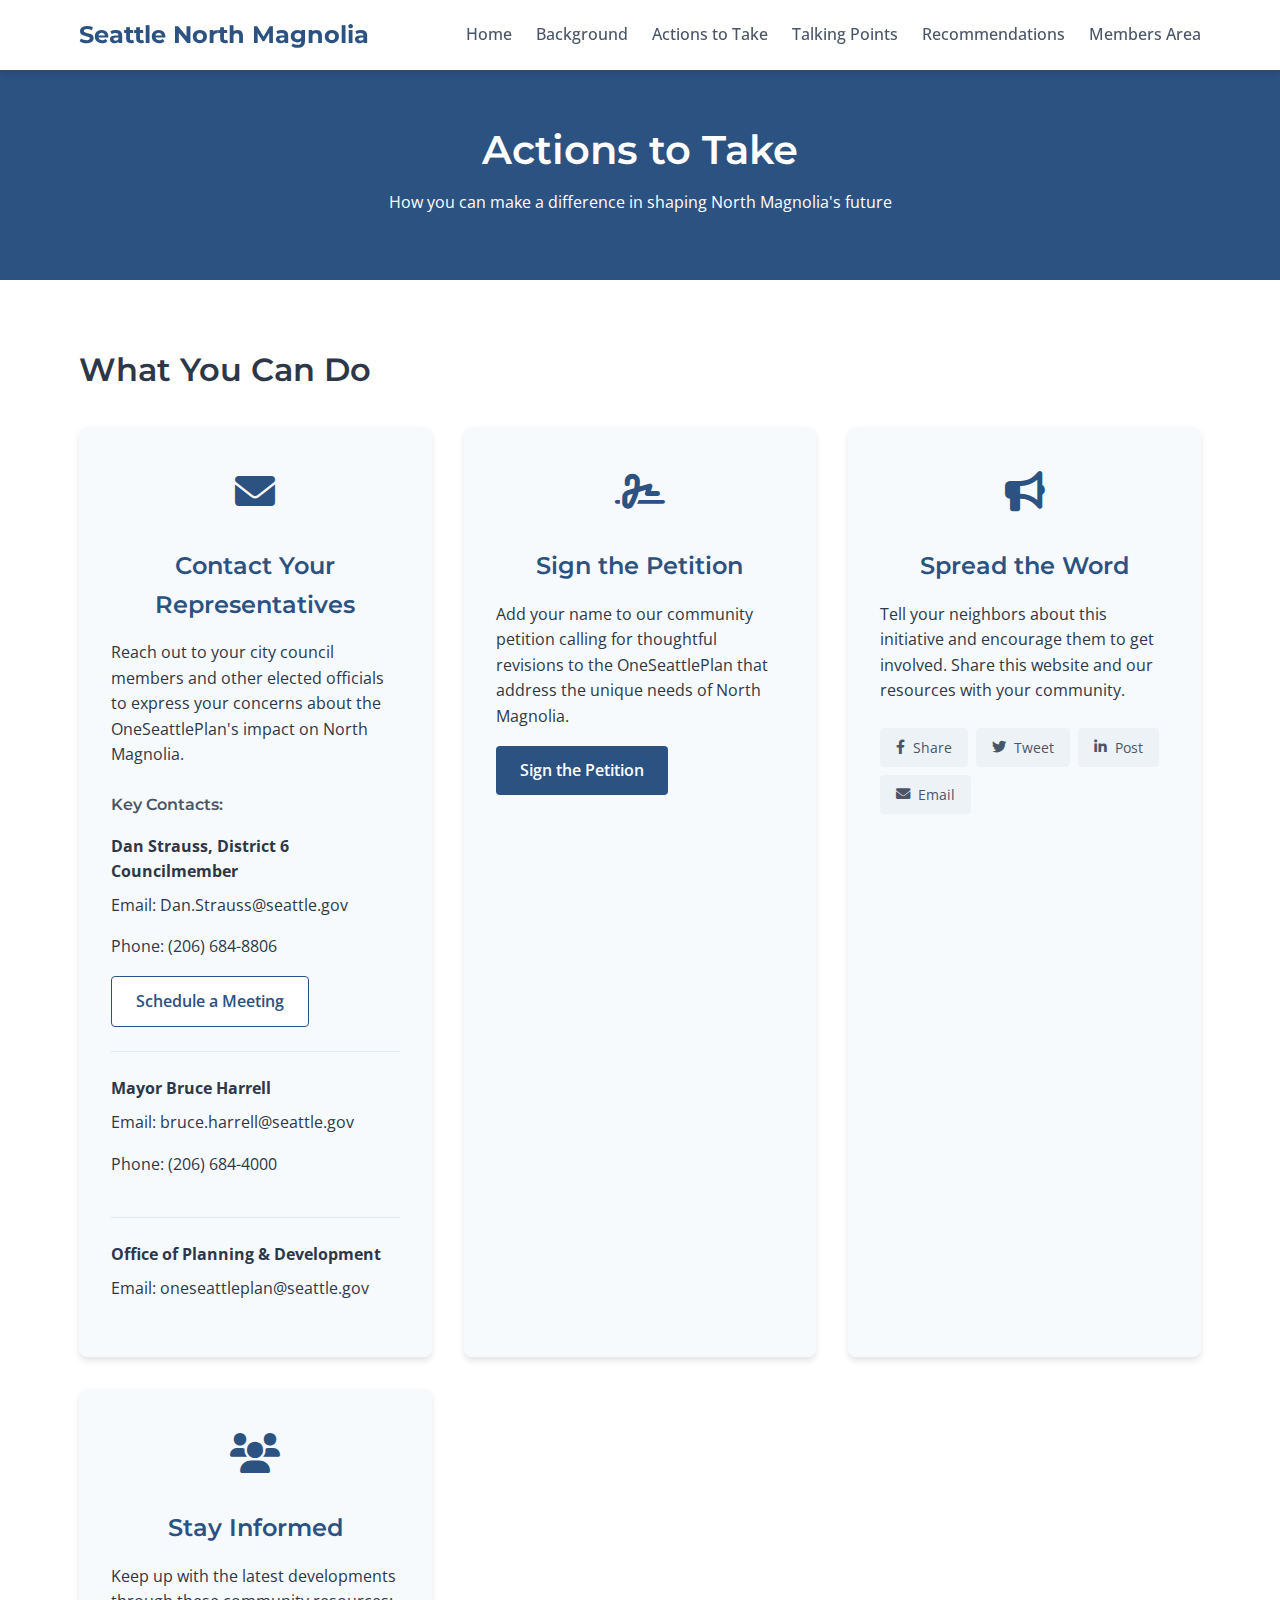
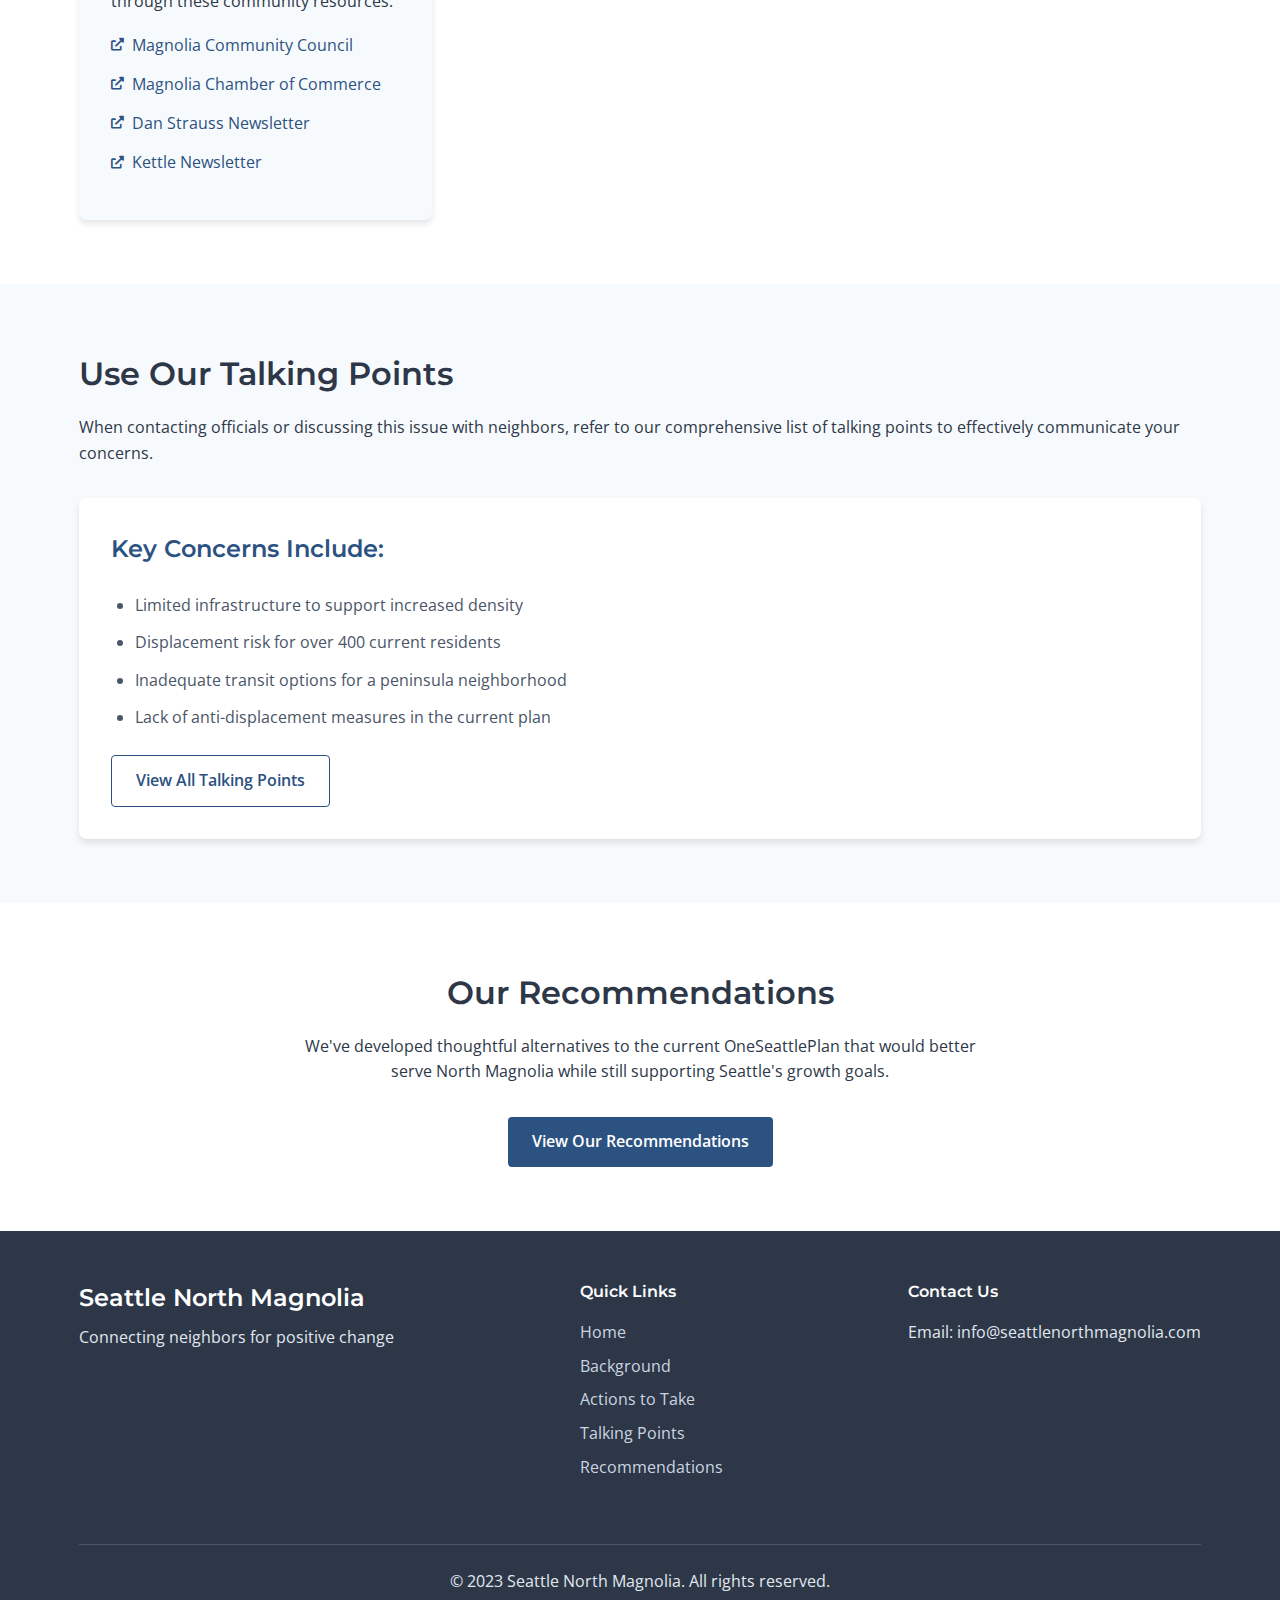
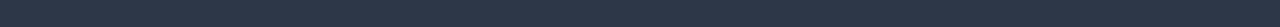
==== actions.html @ 5cb019ec "Initial commit" ====
<!DOCTYPE html>
<html lang="en">
<head>
    <meta charset="UTF-8">
    <meta name="viewport" content="width=device-width, initial-scale=1.0">
    <title>Actions to Take | Seattle North Magnolia</title>
    <link rel="stylesheet" href="css/styles.css">
    <link rel="stylesheet" href="https://cdnjs.cloudflare.com/ajax/libs/font-awesome/6.0.0/css/all.min.css">
    <link href="https://fonts.googleapis.com/css2?family=Montserrat:wght@300;400;500;600;700&family=Open+Sans:wght@300;400;600&display=swap" rel="stylesheet">
</head>
<body>
    <header>
        <div class="container">
            <div class="logo">
                <a href="index.html">Seattle North Magnolia</a>
            </div>
            <nav>
                <ul class="nav-links">
                    <li><a href="index.html">Home</a></li>
                    <li><a href="background.html">Background</a></li>
                    <li><a href="actions.html">Actions to Take</a></li>
                    <li><a href="talking-points.html">Talking Points</a></li>
                    <li><a href="recommendations.html">Recommendations</a></li>
                    <li><a href="members.html">Members Area</a></li>
                </ul>
                <div class="hamburger">
                    <span></span>
                    <span></span>
                    <span></span>
                </div>
            </nav>
        </div>
    </header>

    <main>
        <section class="page-header">
            <div class="container">
                <h1>Actions to Take</h1>
                <p>How you can make a difference in shaping North Magnolia's future</p>
            </div>
        </section>

        <section class="action-items">
            <div class="container">
                <h2>What You Can Do</h2>
                
                <div class="action-grid">
                    <div class="action-card">
                        <div class="action-icon">
                            <i class="fas fa-envelope"></i>
                        </div>
                        <h3>Contact Your Representatives</h3>
                        <p>Reach out to your city council members and other elected officials to express your concerns about the OneSeattlePlan's impact on North Magnolia.</p>
                        <div class="contact-list">
                            <h4>Key Contacts:</h4>
                            <ul>
                                <li>
                                    <strong>Dan Strauss, District 6 Councilmember</strong>
                                    <p>Email: Dan.Strauss@seattle.gov</p>
                                    <p>Phone: (206) 684-8806</p>
                                    <a href="https://calendly.com/councilmemberstrauss/constituent-meeting" class="btn secondary-btn" target="_blank">Schedule a Meeting</a>
                                </li>
                                <li>
                                    <strong>Mayor Bruce Harrell</strong>
                                    <p>Email: bruce.harrell@seattle.gov</p>
                                    <p>Phone: (206) 684-4000</p>
                                </li>
                                <li>
                                    <strong>Office of Planning & Development</strong>
                                    <p>Email: oneseattleplan@seattle.gov</p>
                                </li>
                            </ul>
                        </div>
                    </div>
                    
                    <div class="action-card">
                        <div class="action-icon">
                            <i class="fas fa-signature"></i>
                        </div>
                        <h3>Sign the Petition</h3>
                        <p>Add your name to our community petition calling for thoughtful revisions to the OneSeattlePlan that address the unique needs of North Magnolia.</p>
                        <a href="#" class="btn primary-btn">Sign the Petition</a>
                    </div>
                    
                    <div class="action-card">
                        <div class="action-icon">
                            <i class="fas fa-bullhorn"></i>
                        </div>
                        <h3>Spread the Word</h3>
                        <p>Tell your neighbors about this initiative and encourage them to get involved. Share this website and our resources with your community.</p>
                        <div class="social-share">
                            <a href="#" class="social-btn"><i class="fab fa-facebook-f"></i> Share</a>
                            <a href="#" class="social-btn"><i class="fab fa-twitter"></i> Tweet</a>
                            <a href="#" class="social-btn"><i class="fab fa-linkedin-in"></i> Post</a>
                            <a href="#" class="social-btn"><i class="fas fa-envelope"></i> Email</a>
                        </div>
                    </div>
                    
                    <div class="action-card">
                        <div class="action-icon">
                            <i class="fas fa-users"></i>
                        </div>
                        <h3>Stay Informed</h3>
                        <p>Keep up with the latest developments through these community resources:</p>
                        <ul class="resource-links">
                            <li><a href="#"><i class="fas fa-external-link-alt"></i> Magnolia Community Council</a></li>
                            <li><a href="#"><i class="fas fa-external-link-alt"></i> Magnolia Chamber of Commerce</a></li>
                            <li><a href="#"><i class="fas fa-external-link-alt"></i> Dan Strauss Newsletter</a></li>
                            <li><a href="#"><i class="fas fa-external-link-alt"></i> Kettle Newsletter</a></li>
                        </ul>
                    </div>
                </div>
            </div>
        </section>

        <section class="talking-points-preview">
            <div class="container">
                <h2>Use Our Talking Points</h2>
                <p>When contacting officials or discussing this issue with neighbors, refer to our comprehensive list of talking points to effectively communicate your concerns.</p>
                <div class="preview-box">
                    <h3>Key Concerns Include:</h3>
                    <ul>
                        <li>Limited infrastructure to support increased density</li>
                        <li>Displacement risk for over 400 current residents</li>
                        <li>Inadequate transit options for a peninsula neighborhood</li>
                        <li>Lack of anti-displacement measures in the current plan</li>
                    </ul>
                    <a href="talking-points.html" class="btn secondary-btn">View All Talking Points</a>
                </div>
            </div>
        </section>

        <section class="recommendations-preview">
            <div class="container">
                <h2>Our Recommendations</h2>
                <p>We've developed thoughtful alternatives to the current OneSeattlePlan that would better serve North Magnolia while still supporting Seattle's growth goals.</p>
                <a href="recommendations.html" class="btn primary-btn">View Our Recommendations</a>
            </div>
        </section>
    </main>

    <footer>
        <div class="container">
            <div class="footer-content">
                <div class="footer-logo">
                    <h3>Seattle North Magnolia</h3>
                    <p>Connecting neighbors for positive change</p>
                </div>
                <div class="footer-links">
                    <h4>Quick Links</h4>
                    <ul>
                        <li><a href="index.html">Home</a></li>
                        <li><a href="background.html">Background</a></li>
                        <li><a href="actions.html">Actions to Take</a></li>
                        <li><a href="talking-points.html">Talking Points</a></li>
                        <li><a href="recommendations.html">Recommendations</a></li>
                    </ul>
                </div>
                <div class="footer-contact">
                    <h4>Contact Us</h4>
                    <p>Email: info@seattlenorthmagnolia.com</p>
                </div>
            </div>
            <div class="footer-bottom">
                <p>&copy; 2023 Seattle North Magnolia. All rights reserved.</p>
            </div>
        </div>
    </footer>

    <script src="js/main.js"></script>
</body>
</html>
---- css/styles.css ----
/* Base Styles */
:root {
    --primary-color: #2c5282;
    --secondary-color: #4299e1;
    --accent-color: #f6ad55;
    --text-color: #2d3748;
    --light-text: #718096;
    --background-color: #f7fafc;
    --white: #ffffff;
    --gray-100: #f7fafc;
    --gray-200: #edf2f7;
    --gray-300: #e2e8f0;
    --gray-400: #cbd5e0;
    --gray-500: #a0aec0;
    --gray-600: #718096;
    --gray-700: #4a5568;
    --gray-800: #2d3748;
    --gray-900: #1a202c;
    --shadow: 0 4px 6px rgba(0, 0, 0, 0.1);
    --transition: all 0.3s ease;
}

* {
    margin: 0;
    padding: 0;
    box-sizing: border-box;
}

body {
    font-family: 'Open Sans', sans-serif;
    color: var(--text-color);
    line-height: 1.6;
    background-color: var(--background-color);
}

h1, h2, h3, h4, h5, h6 {
    font-family: 'Montserrat', sans-serif;
    font-weight: 600;
    margin-bottom: 1rem;
    color: var(--gray-800);
}

h1 {
    font-size: 2.5rem;
}

h2 {
    font-size: 2rem;
}

h3 {
    font-size: 1.5rem;
}

p {
    margin-bottom: 1rem;
}

a {
    color: var(--primary-color);
    text-decoration: none;
    transition: var(--transition);
}

a:hover {
    color: var(--secondary-color);
}

ul {
    list-style: none;
}

img {
    max-width: 100%;
    height: auto;
}

.container {
    width: 90%;
    max-width: 1200px;
    margin: 0 auto;
    padding: 0 15px;
}

.btn {
    display: inline-block;
    padding: 0.75rem 1.5rem;
    border-radius: 4px;
    font-weight: 600;
    text-align: center;
    cursor: pointer;
    transition: var(--transition);
    border: none;
}

.primary-btn {
    background-color: var(--primary-color);
    color: var(--white);
}

.primary-btn:hover {
    background-color: var(--secondary-color);
    color: var(--white);
}

.secondary-btn {
    background-color: var(--white);
    color: var(--primary-color);
    border: 1px solid var(--primary-color);
}

.secondary-btn:hover {
    background-color: var(--gray-100);
}

/* Header Styles */
header {
    background-color: var(--white);
    box-shadow: var(--shadow);
    position: sticky;
    top: 0;
    z-index: 100;
}

header .container {
    display: flex;
    justify-content: space-between;
    align-items: center;
    padding: 1rem 15px;
}

.logo a {
    font-family: 'Montserrat', sans-serif;
    font-size: 1.5rem;
    font-weight: 700;
    color: var(--primary-color);
}

.nav-links {
    display: flex;
}

.nav-links li {
    margin-left: 1.5rem;
}

.nav-links a {
    color: var(--gray-700);
    font-weight: 500;
}

.nav-links a:hover {
    color: var(--primary-color);
}

.hamburger {
    display: none;
    flex-direction: column;
    cursor: pointer;
}

.hamburger span {
    width: 25px;
    height: 3px;
    background-color: var(--gray-700);
    margin: 2px 0;
    transition: var(--transition);
}

/* Hero Section */
.hero {
    background-color: var(--primary-color);
    color: var(--white);
    padding: 5rem 0;
    text-align: center;
    background-image: linear-gradient(rgba(44, 82, 130, 0.9), rgba(44, 82, 130, 0.9)), url('../images/magnolia-hero.jpg');
    background-size: cover;
    background-position: center;
}

.hero h1 {
    font-size: 3rem;
    margin-bottom: 1rem;
    color: var(--white);
}

.hero p {
    font-size: 1.25rem;
    margin-bottom: 2rem;
    max-width: 800px;
    margin-left: auto;
    margin-right: auto;
}

/* Intro Section */
.intro {
    padding: 4rem 0;
    background-color: var(--white);
}

.intro h2 {
    text-align: center;
    margin-bottom: 2rem;
}

.intro p {
    max-width: 800px;
    margin-left: auto;
    margin-right: auto;
    text-align: center;
}

/* About Section */
.about {
    padding: 4rem 0;
    background-color: var(--gray-100);
}

.about .container {
    display: flex;
    align-items: center;
    gap: 2rem;
}

.about-content {
    flex: 1;
}

.about-image {
    flex: 1;
}

.about blockquote {
    border-left: 4px solid var(--primary-color);
    padding-left: 1rem;
    font-style: italic;
    margin: 1.5rem 0;
    color: var(--gray-700);
}

/* CTA Section */
.cta {
    padding: 4rem 0;
    text-align: center;
    background-color: var(--white);
}

.cta h2 {
    margin-bottom: 1rem;
}

.cta p {
    max-width: 700px;
    margin: 0 auto 2rem;
}

/* Newsletter Section */
.newsletter {
    padding: 4rem 0;
    background-color: var(--primary-color);
    color: var(--white);
    text-align: center;
}

.newsletter h2 {
    color: var(--white);
    margin-bottom: 2rem;
}

#newsletter-form {
    display: flex;
    max-width: 500px;
    margin: 0 auto;
}

#newsletter-form input {
    flex: 1;
    padding: 0.75rem;
    border: none;
    border-radius: 4px 0 0 4px;
}

#newsletter-form button {
    border-radius: 0 4px 4px 0;
    background-color: var(--accent-color);
    color: var(--gray-800);
}

#newsletter-form button:hover {
    background-color: #e69b31;
}

/* Footer */
footer {
    background-color: var(--gray-800);
    color: var(--gray-300);
    padding: 3rem 0 1rem;
}

.footer-content {
    display: flex;
    justify-content: space-between;
    flex-wrap: wrap;
    margin-bottom: 2rem;
}

.footer-logo, .footer-links, .footer-contact {
    margin-bottom: 1.5rem;
}

.footer-logo h3 {
    color: var(--white);
    margin-bottom: 0.5rem;
}

.footer-links h4, .footer-contact h4 {
    color: var(--white);
    margin-bottom: 1rem;
}

.footer-links ul li {
    margin-bottom: 0.5rem;
}

.footer-links a {
    color: var(--gray-400);
}

.footer-links a:hover {
    color: var(--white);
}

.footer-bottom {
    text-align: center;
    padding-top: 1.5rem;
    border-top: 1px solid var(--gray-700);
}

/* Responsive Styles */
@media (max-width: 768px) {
    .hamburger {
        display: flex;
    }

    .nav-links {
        position: absolute;
        top: 70px;
        left: 0;
        right: 0;
        background-color: var(--white);
        flex-direction: column;
        align-items: center;
        padding: 1rem 0;
        box-shadow: var(--shadow);
        transform: translateY(-150%);
        transition: var(--transition);
        opacity: 0;
    }

    .nav-links.active {
        transform: translateY(0);
        opacity: 1;
    }

    .nav-links li {
        margin: 0.5rem 0;
    }

    .about .container {
        flex-direction: column;
    }

    #newsletter-form {
        flex-direction: column;
    }

    #newsletter-form input {
        border-radius: 4px;
        margin-bottom: 0.5rem;
    }

    #newsletter-form button {
        border-radius: 4px;
    }

    .footer-content {
        flex-direction: column;
    }
}

/* Page Header */
.page-header {
    background-color: var(--primary-color);
    color: var(--white);
    padding: 3rem 0;
    text-align: center;
}

.page-header h1 {
    color: var(--white);
    margin-bottom: 0.5rem;
}

/* Background Summary */
.background-summary {
    padding: 4rem 0;
    background-color: var(--white);
}

.content-box {
    background-color: var(--gray-100);
    border-radius: 8px;
    padding: 2rem;
    box-shadow: var(--shadow);
}

/* Additional Resources */
.additional-resources {
    padding: 4rem 0;
    background-color: var(--gray-100);
}

.resources-grid {
    display: grid;
    grid-template-columns: repeat(auto-fill, minmax(250px, 1fr));
    gap: 2rem;
    margin-top: 2rem;
}

.resource-card {
    background-color: var(--white);
    border-radius: 8px;
    padding: 1.5rem;
    box-shadow: var(--shadow);
    transition: var(--transition);
}

.resource-card:hover {
    transform: translateY(-5px);
    box-shadow: 0 10px 15px rgba(0, 0, 0, 0.1);
}

.resource-card h3 {
    color: var(--primary-color);
    margin-bottom: 1rem;
}

.resource-card p {
    margin-bottom: 1.5rem;
    color: var(--gray-700);
}

@media (max-width: 768px) {
    .resources-grid {
        grid-template-columns: 1fr;
    }
}

/* Action Items Styles */
.action-items {
    padding: 4rem 0;
    background-color: var(--white);
}

.action-grid {
    display: grid;
    grid-template-columns: repeat(auto-fill, minmax(300px, 1fr));
    gap: 2rem;
    margin-top: 2rem;
}

.action-card {
    background-color: var(--gray-100);
    border-radius: 8px;
    padding: 2rem;
    box-shadow: var(--shadow);
    transition: var(--transition);
}

.action-card:hover {
    transform: translateY(-5px);
    box-shadow: 0 10px 15px rgba(0, 0, 0, 0.1);
}

.action-icon {
    font-size: 2.5rem;
    color: var(--primary-color);
    margin-bottom: 1.5rem;
    text-align: center;
}

.action-card h3 {
    color: var(--primary-color);
    margin-bottom: 1rem;
    text-align: center;
}

.contact-list {
    margin-top: 1.5rem;
}

.contact-list h4 {
    margin-bottom: 1rem;
    color: var(--gray-700);
}

.contact-list ul li {
    margin-bottom: 1.5rem;
    padding-bottom: 1.5rem;
    border-bottom: 1px solid var(--gray-300);
}

.contact-list ul li:last-child {
    border-bottom: none;
    padding-bottom: 0;
}

.contact-list strong {
    display: block;
    margin-bottom: 0.5rem;
    color: var(--gray-800);
}

.social-share {
    display: flex;
    flex-wrap: wrap;
    gap: 0.5rem;
    margin-top: 1.5rem;
}

.social-btn {
    display: inline-flex;
    align-items: center;
    padding: 0.5rem 1rem;
    background-color: var(--gray-200);
    color: var(--gray-700);
    border-radius: 4px;
    font-size: 0.9rem;
}

.social-btn i {
    margin-right: 0.5rem;
}

.social-btn:hover {
    background-color: var(--gray-300);
    color: var(--gray-800);
}

.resource-links {
    margin-top: 1rem;
}

.resource-links li {
    margin-bottom: 0.75rem;
}

.resource-links a {
    display: inline-flex;
    align-items: center;
}

.resource-links i {
    margin-right: 0.5rem;
    font-size: 0.8rem;
}

/* Talking Points Preview */
.talking-points-preview {
    padding: 4rem 0;
    background-color: var(--gray-100);
}

.preview-box {
    background-color: var(--white);
    border-radius: 8px;
    padding: 2rem;
    box-shadow: var(--shadow);
    margin-top: 2rem;
}

.preview-box h3 {
    margin-bottom: 1.5rem;
    color: var(--primary-color);
}

.preview-box ul {
    list-style: disc;
    margin-left: 1.5rem;
    margin-bottom: 1.5rem;
}

.preview-box ul li {
    margin-bottom: 0.75rem;
    color: var(--gray-700);
}

/* Recommendations Preview */
.recommendations-preview {
    padding: 4rem 0;
    text-align: center;
    background-color: var(--white);
}

.recommendations-preview p {
    max-width: 700px;
    margin: 0 auto 2rem;
}

@media (max-width: 768px) {
    .action-grid {
        grid-template-columns: 1fr;
    }
    
    .social-share {
        justify-content: center;
    }
}

/* Talking Points Page Styles */
.talking-points {
    padding: 4rem 0;
    background-color: var(--white);
}

.intro-text {
    max-width: 800px;
    margin: 0 auto 3rem;
    text-align: center;
}

.download-box {
    display: flex;
    align-items: center;
    background-color: var(--gray-100);
    padding: 1.5rem;
    border-radius: 8px;
    margin-top: 2rem;
    text-align: left;
}

.download-box i {
    font-size: 3rem;
    color: var(--primary-color);
    margin-right: 1.5rem;
}

.download-box h3 {
    margin-bottom: 0.5rem;
}

.points-container {
    display: grid;
    grid-template-columns: 1fr;
    gap: 2rem;
    margin-bottom: 3rem;
}

.point-card {
    background-color: var(--gray-100);
    border-radius: 8px;
    padding: 2rem;
    box-shadow: var(--shadow);
}

.point-card h2 {
    color: var(--primary-color);
    margin-bottom: 1.5rem;
    padding-bottom: 0.5rem;
    border-bottom: 2px solid var(--gray-300);
}

.point-card ul {
    list-style: none;
}

.point-card ul li {
    margin-bottom: 1.5rem;
    padding-left: 1.5rem;
    position: relative;
}

.point-card ul li:before {
    content: "•";
    color: var(--primary-color);
    font-size: 1.5rem;
    position: absolute;
    left: 0;
    top: -0.25rem;
}

.point-card ul li strong {
    display: block;
    margin-bottom: 0.5rem;
    color: var(--gray-800);
}

.cta-box {
    background-color: var(--primary-color);
    color: var(--white);
    padding: 3rem;
    border-radius: 8px;
    text-align: center;
    margin-top: 3rem;
}

.cta-box h2 {
    color: var(--white);
    margin-bottom: 1rem;
}

.cta-box p {
    margin-bottom: 2rem;
    max-width: 700px;
    margin-left: auto;
    margin-right: auto;
}

.cta-buttons {
    display: flex;
    justify-content: center;
    gap: 1rem;
    flex-wrap: wrap;
}

.cta-buttons .secondary-btn {
    background-color: transparent;
    color: var(--white);
    border: 1px solid var(--white);
}

.cta-buttons .secondary-btn:hover {
    background-color: rgba(255, 255, 255, 0.1);
}

/* Recommendations Page Styles */
.recommendations {
    padding: 4rem 0;
    background-color: var(--white);
}

.recommendations-container {
    display: grid;
    grid-template-columns: 1fr;
    gap: 3rem;
    margin: 3rem 0;
}

.recommendation-card {
    background-color: var(--gray-100);
    border-radius: 8px;
    padding: 2rem;
    box-shadow: var(--shadow);
}

.recommendation-card h2 {
    color: var(--primary-color);
    margin-bottom: 1.5rem;
    padding-bottom: 0.5rem;
    border-bottom: 2px solid var(--gray-300);
}

.recommendation-content {
    display: flex;
    flex-direction: column;
    gap: 2rem;
}

.recommendation-text {
    flex: 1;
}

.recommendation-text p {
    margin-bottom: 1.5rem;
}

.recommendation-text h3 {
    margin-bottom: 1rem;
    color: var(--gray-800);
}

.recommendation-text ul {
    list-style: disc;
    margin-left: 1.5rem;
}

.recommendation-text ul li {
    margin-bottom: 0.75rem;
}

.recommendation-image {
    flex: 1;
    display: flex;
    justify-content: center;
    align-items: center;
}

.recommendation-image img {
    max-width: 100%;
    border-radius: 8px;
    box-shadow: var(--shadow);
}

/* Members Area Styles */
.members-login {
    padding: 4rem 0;
    background-color: var(--white);
}

.login-container {
    max-width: 500px;
    margin: 0 auto 4rem;
}

.login-box {
    background-color: var(--gray-100);
    border-radius: 8px;
    padding: 2rem;
    box-shadow: var(--shadow);
}

.login-box h2 {
    margin-bottom: 1rem;
    color: var(--primary-color);
}

.login-box p {
    margin-bottom: 2rem;
    color: var(--gray-700);
}

.form-group {
    margin-bottom: 1.5rem;
}

.form-group label {
    display: block;
    margin-bottom: 0.5rem;
    color: var(--gray-800);
}

.form-group input {
    width: 100%;
    padding: 0.75rem;
    border: 1px solid var(--gray-300);
    border-radius: 4px;
    font-size: 1rem;
}

.form-group.checkbox {
    display: flex;
    align-items: center;
}

.form-group.checkbox input {
    width: auto;
    margin-right: 0.5rem;
}

.form-group.checkbox label {
    margin-bottom: 0;
}

.form-footer {
    display: flex;
    justify-content: space-between;
    margin-top: 1.5rem;
    font-size: 0.9rem;
}

.forgot-password, .toggle-form {
    color: var(--primary-color);
}

.hidden {
    display: none;
}

.member-benefits {
    margin-top: 4rem;
}

.member-benefits h2 {
    text-align: center;
    margin-bottom: 2rem;
}

.benefits-grid {
    display: grid;
    grid-template-columns: repeat(auto-fill, minmax(250px, 1fr));
    gap: 2rem;
}

.benefit-card {
    background-color: var(--gray-100);
    border-radius: 8px;
    padding: 2rem;
    box-shadow: var(--shadow);
    text-align: center;
    transition: var(--transition);
}

.benefit-card:hover {
    transform: translateY(-5px);
    box-shadow: 0 10px 15px rgba(0, 0, 0, 0.1);
}

.benefit-icon {
    font-size: 2.5rem;
    color: var(--primary-color);
    margin-bottom: 1.5rem;
}

.benefit-card h3 {
    color: var(--gray-800);
    margin-bottom: 1rem;
}

.member-preview {
    padding: 4rem 0;
    background-color: var(--gray-100);
}

.activity-preview {
    margin: 2rem 0;
}

.activity-card {
    background-color: var(--white);
    border-radius: 8px;
    padding: 1.5rem;
    box-shadow: var(--shadow);
    margin-bottom: 1.5rem;
}

.activity-header {
    display: flex;
    align-items: center;
    margin-bottom: 1rem;
}

.avatar {
    width: 50px;
    height: 50px;
    border-radius: 50%;
    object-fit: cover;
    margin-right: 1rem;
}

.activity-header h3 {
    margin-bottom: 0.25rem;
}

.activity-meta {
    font-size: 0.9rem;
    color: var(--gray-600);
}

.activity-meta span {
    font-weight: 600;
    color: var(--gray-700);
}

.activity-excerpt {
    margin-bottom: 1.5rem;
    color: var(--gray-700);
}

.activity-footer {
    display: flex;
    justify-content: space-between;
    align-items: center;
    padding-top: 1rem;
    border-top: 1px solid var(--gray-200);
    font-size: 0.9rem;
}

.activity-footer span {
    color: var(--gray-600);
}

.activity-footer i {
    margin-right: 0.25rem;
}

.join-discussion {
    color: var(--primary-color);
    font-weight: 600;
}

.scroll-to {
    scroll-behavior: smooth;
}

@media (min-width: 768px) {
    .recommendation-content {
        flex-direction: row;
    }
    
    .recommendation-text {
        flex: 3;
    }
    
    .recommendation-image {
        flex: 2;
    }
}

@media (max-width: 768px) {
    .form-footer {
        flex-direction: column;
        gap: 1rem;
    }
    
    .benefits-grid {
        grid-template-columns: 1fr;
    }
}
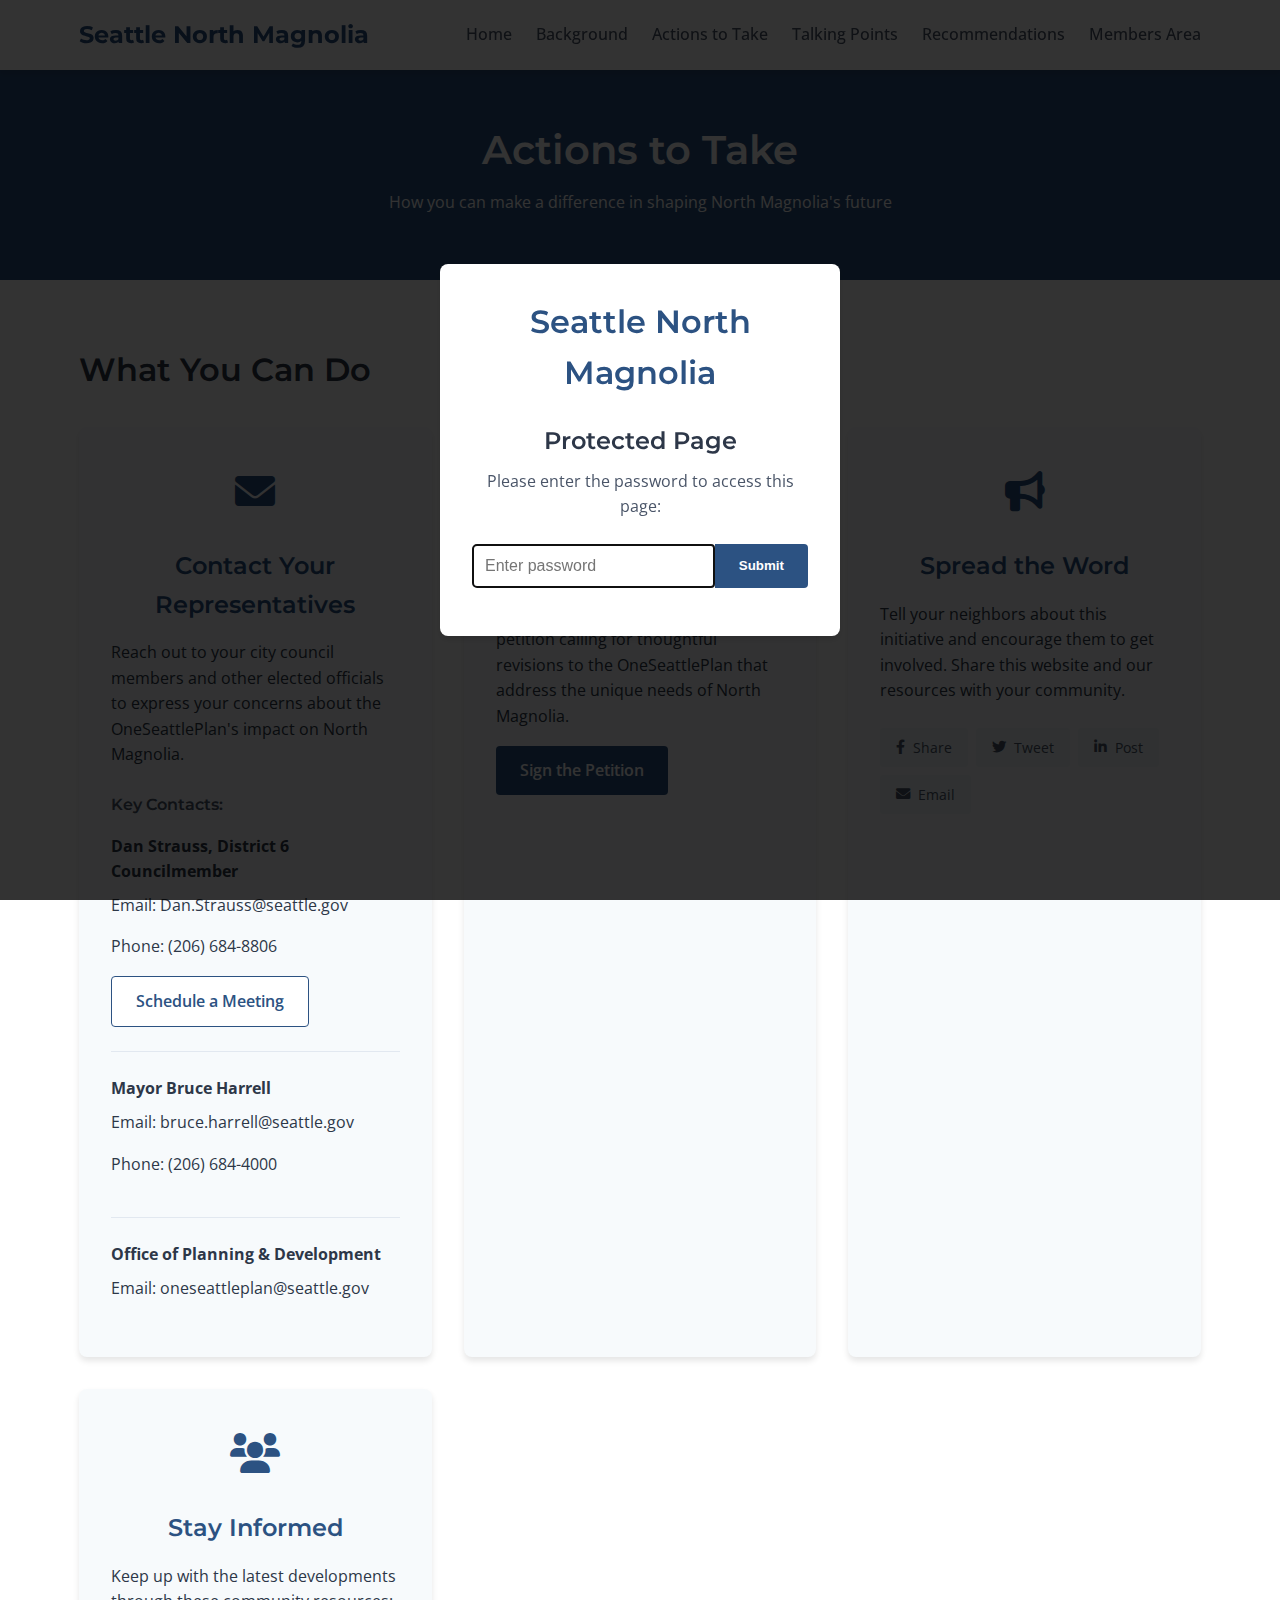
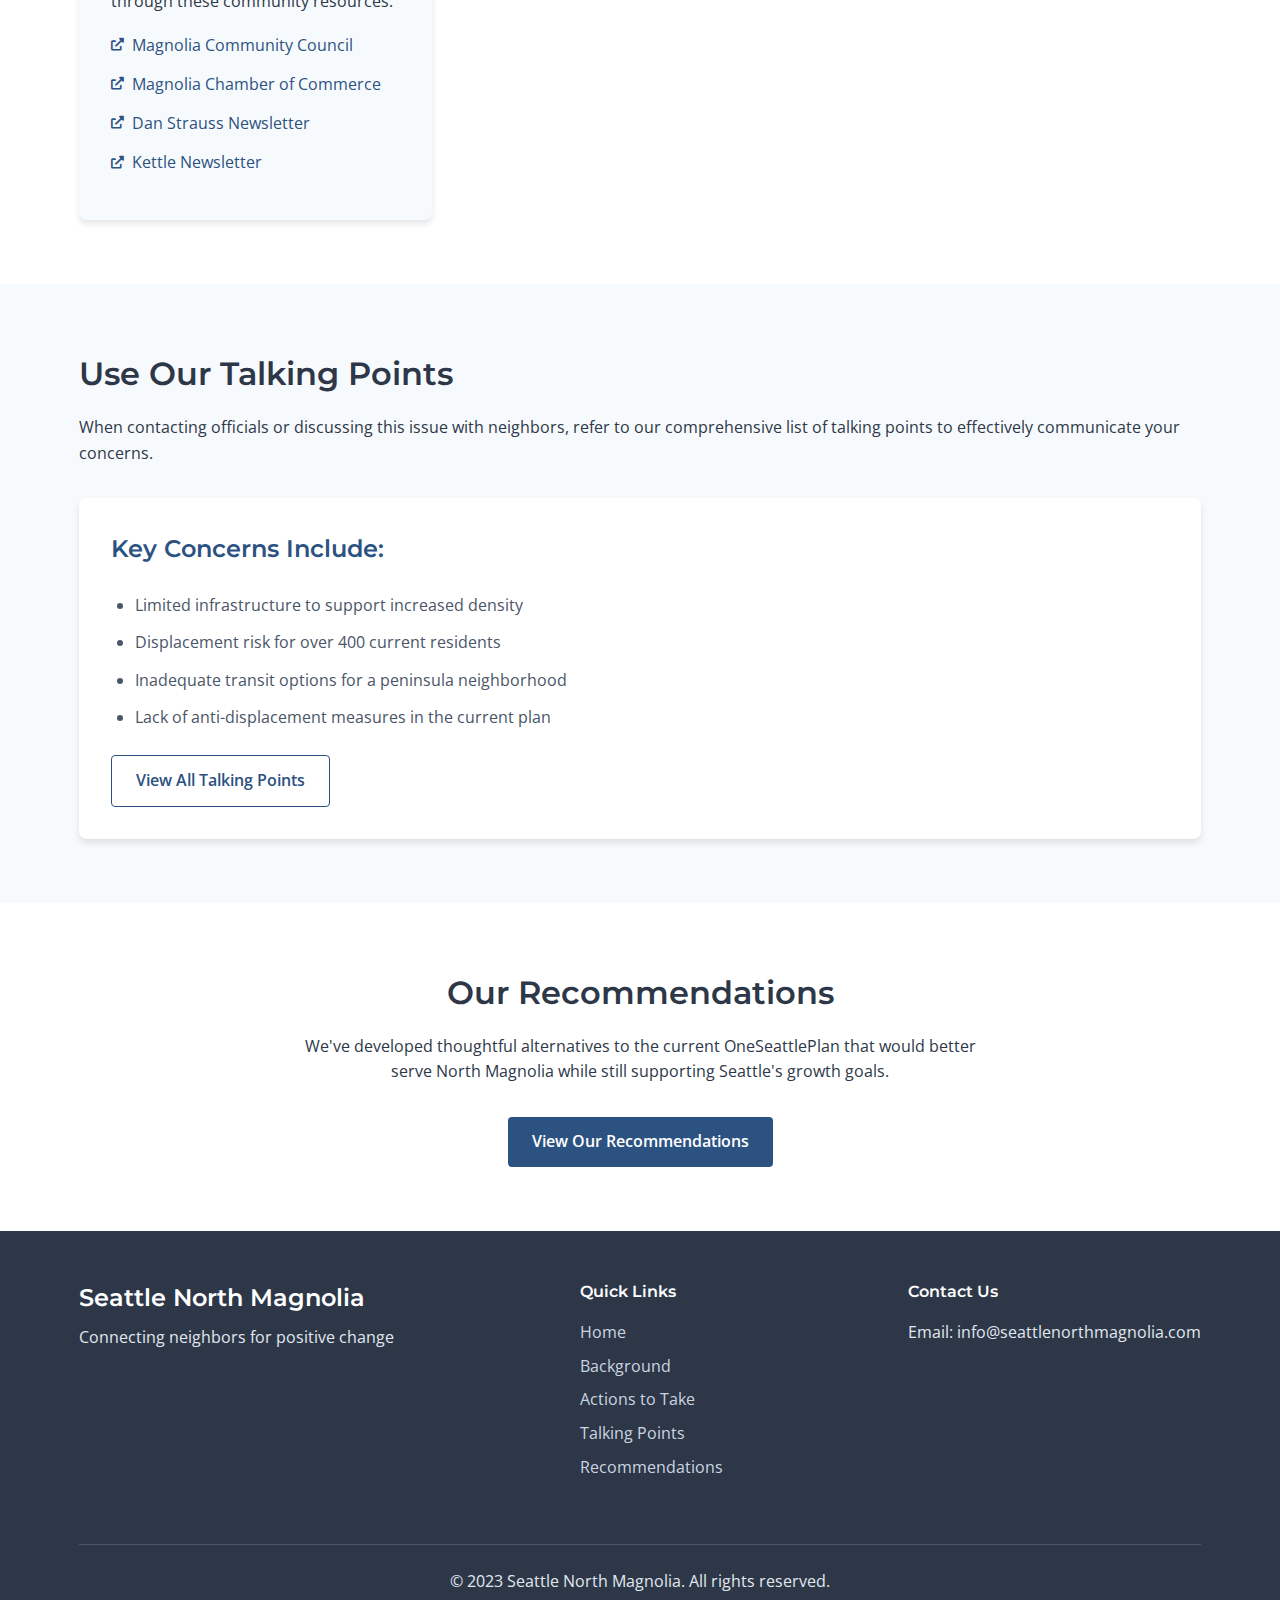
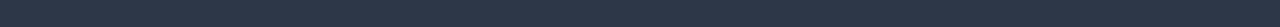
==== commit 693d4b8b: "Add password protection to all pages and create public landing page" ====
--- a/actions.html
+++ b/actions.html
@@ -168,5 +168,6 @@
     </footer>
 
     <script src="js/main.js"></script>
+    <script src="js/password-protection.js"></script>
 </body>
 </html>--- a/css/styles.css
+++ b/css/styles.css
@@ -257,8 +257,7 @@
 /* Newsletter Section */
 .newsletter {
     padding: 4rem 0;
-    background-color: var(--primary-color);
-    color: var(--white);
+    background-color: var(--gray-100);
     text-align: center;
 }
 
@@ -288,6 +287,11 @@
 
 #newsletter-form button:hover {
     background-color: #e69b31;
+}
+
+.password-note {
+    margin-bottom: 1rem;
+    color: var(--gray-600);
 }
 
 /* Footer */
@@ -1015,4 +1019,81 @@
     .benefits-grid {
         grid-template-columns: 1fr;
     }
+}
+
+/* Password Protection Styles */
+.password-overlay {
+    position: fixed;
+    top: 0;
+    left: 0;
+    width: 100%;
+    height: 100%;
+    background-color: rgba(0, 0, 0, 0.8);
+    display: flex;
+    justify-content: center;
+    align-items: center;
+    z-index: 9999;
+}
+
+.password-container {
+    background-color: var(--white);
+    border-radius: 8px;
+    padding: 2rem;
+    width: 90%;
+    max-width: 400px;
+    box-shadow: var(--shadow);
+    text-align: center;
+}
+
+.password-container h2 {
+    color: var(--primary-color);
+    margin-bottom: 1.5rem;
+}
+
+.password-form h3 {
+    margin-bottom: 0.5rem;
+}
+
+.password-form p {
+    margin-bottom: 1.5rem;
+    color: var(--gray-700);
+}
+
+.password-input-group {
+    display: flex;
+    margin-bottom: 1rem;
+}
+
+.password-input-group input {
+    flex: 1;
+    padding: 0.75rem;
+    border: 1px solid var(--gray-300);
+    border-radius: 4px 0 0 4px;
+    font-size: 1rem;
+}
+
+.password-input-group button {
+    border-radius: 0 4px 4px 0;
+    padding: 0.75rem 1.5rem;
+}
+
+.password-error {
+    color: #e53e3e;
+    font-size: 0.9rem;
+    margin-top: 0.5rem;
+}
+
+@media (max-width: 480px) {
+    .password-input-group {
+        flex-direction: column;
+    }
+    
+    .password-input-group input {
+        border-radius: 4px;
+        margin-bottom: 0.5rem;
+    }
+    
+    .password-input-group button {
+        border-radius: 4px;
+    }
 } 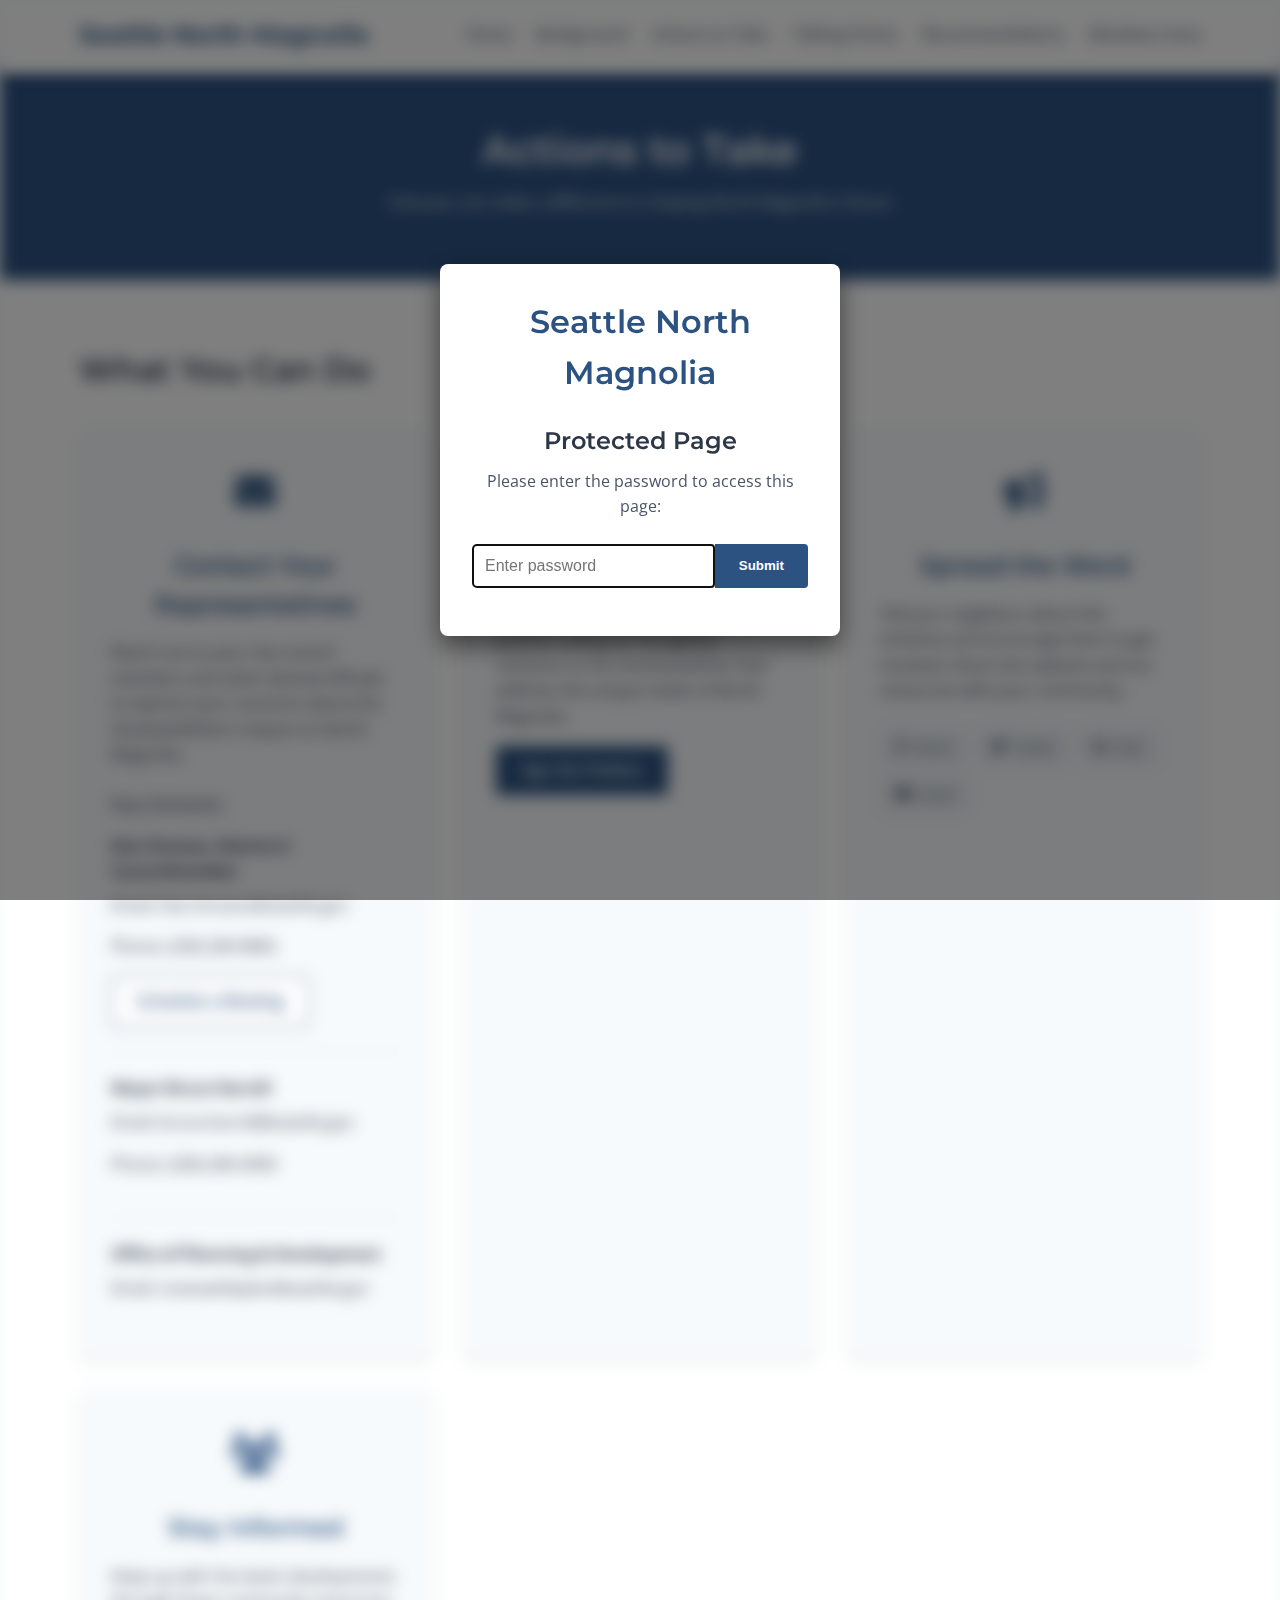
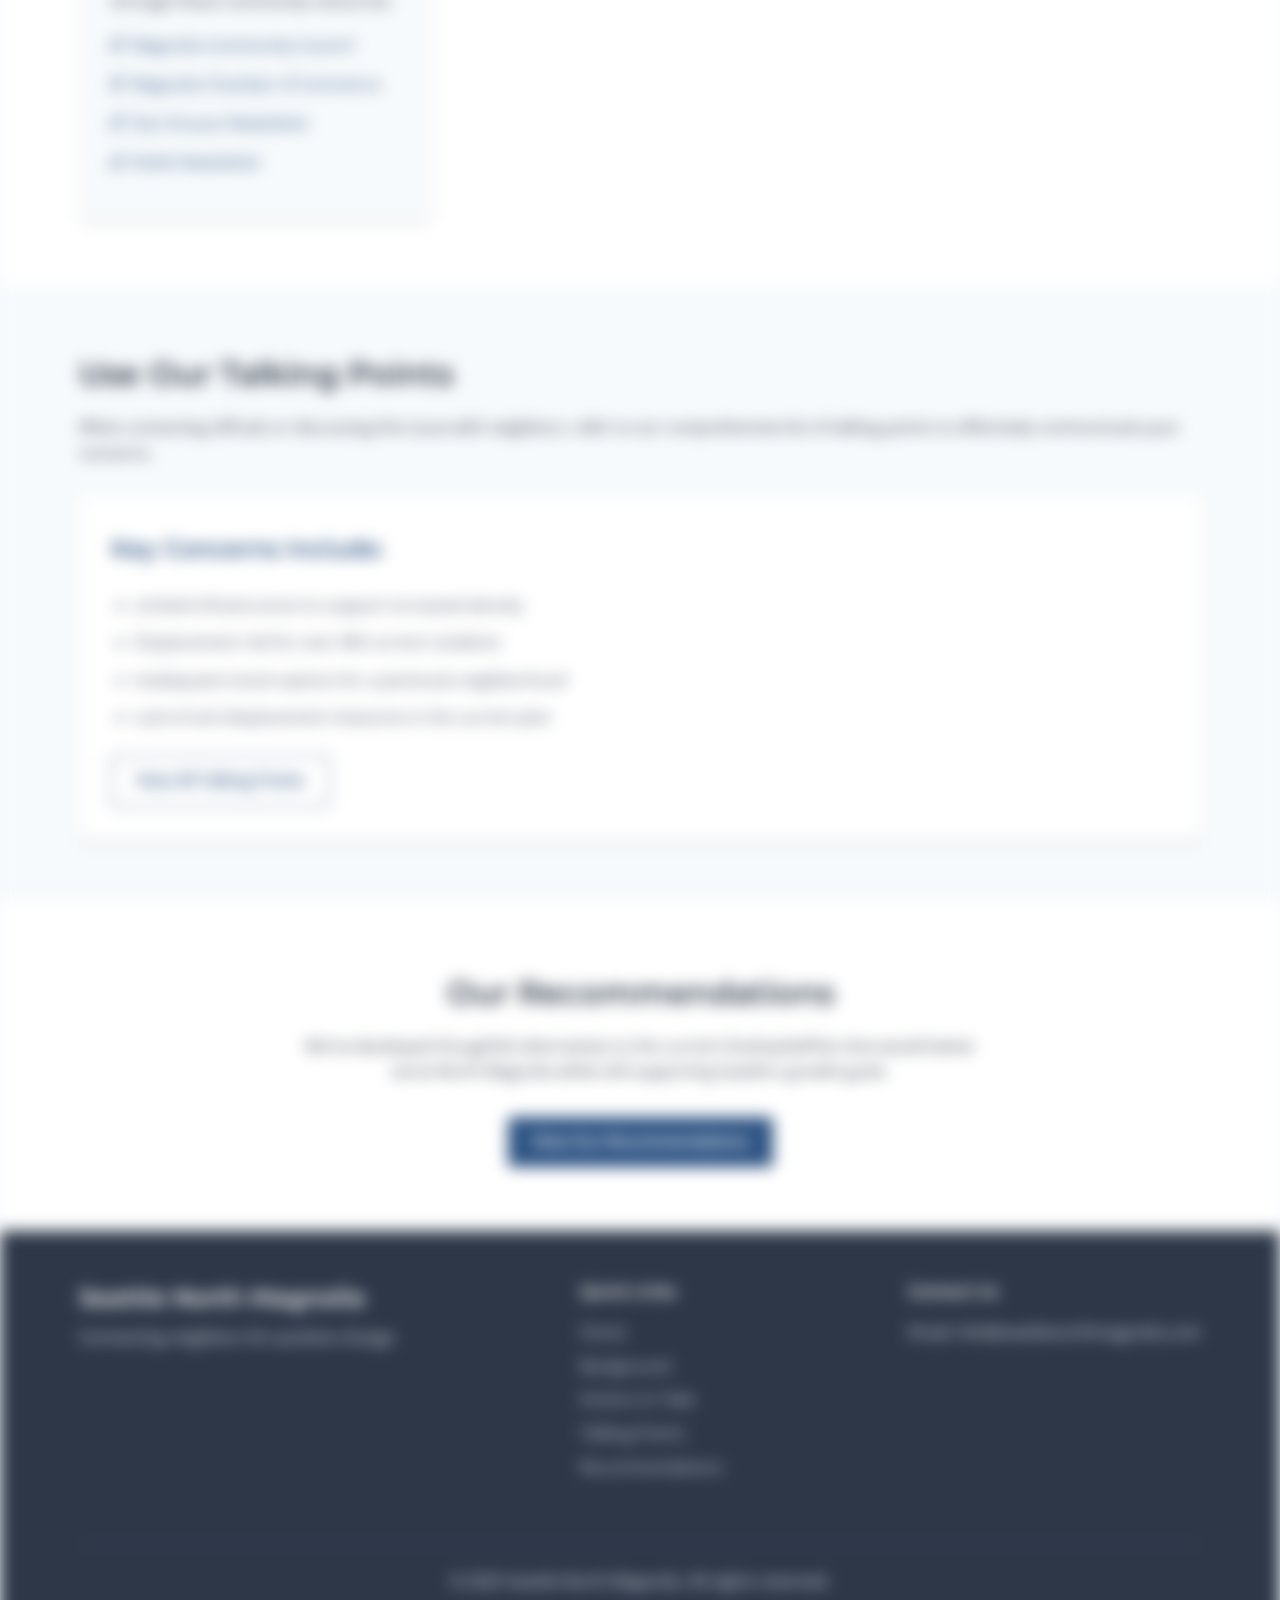
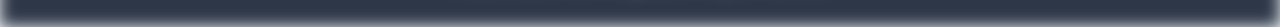
==== commit cd6505dd: "copywrite date change" ====
--- a/actions.html
+++ b/actions.html
@@ -162,7 +162,7 @@
                 </div>
             </div>
             <div class="footer-bottom">
-                <p>&copy; 2023 Seattle North Magnolia. All rights reserved.</p>
+                <p>&copy; 2025 Seattle North Magnolia. All rights reserved.</p>
             </div>
         </div>
     </footer>
--- a/css/styles.css
+++ b/css/styles.css
@@ -1033,6 +1033,8 @@
     justify-content: center;
     align-items: center;
     z-index: 9999;
+    margin: 0;
+    padding: 0;
 }
 
 .password-container {
@@ -1043,6 +1045,10 @@
     max-width: 400px;
     box-shadow: var(--shadow);
     text-align: center;
+    position: relative;
+    left: auto;
+    top: auto;
+    transform: none;
 }
 
 .password-container h2 {
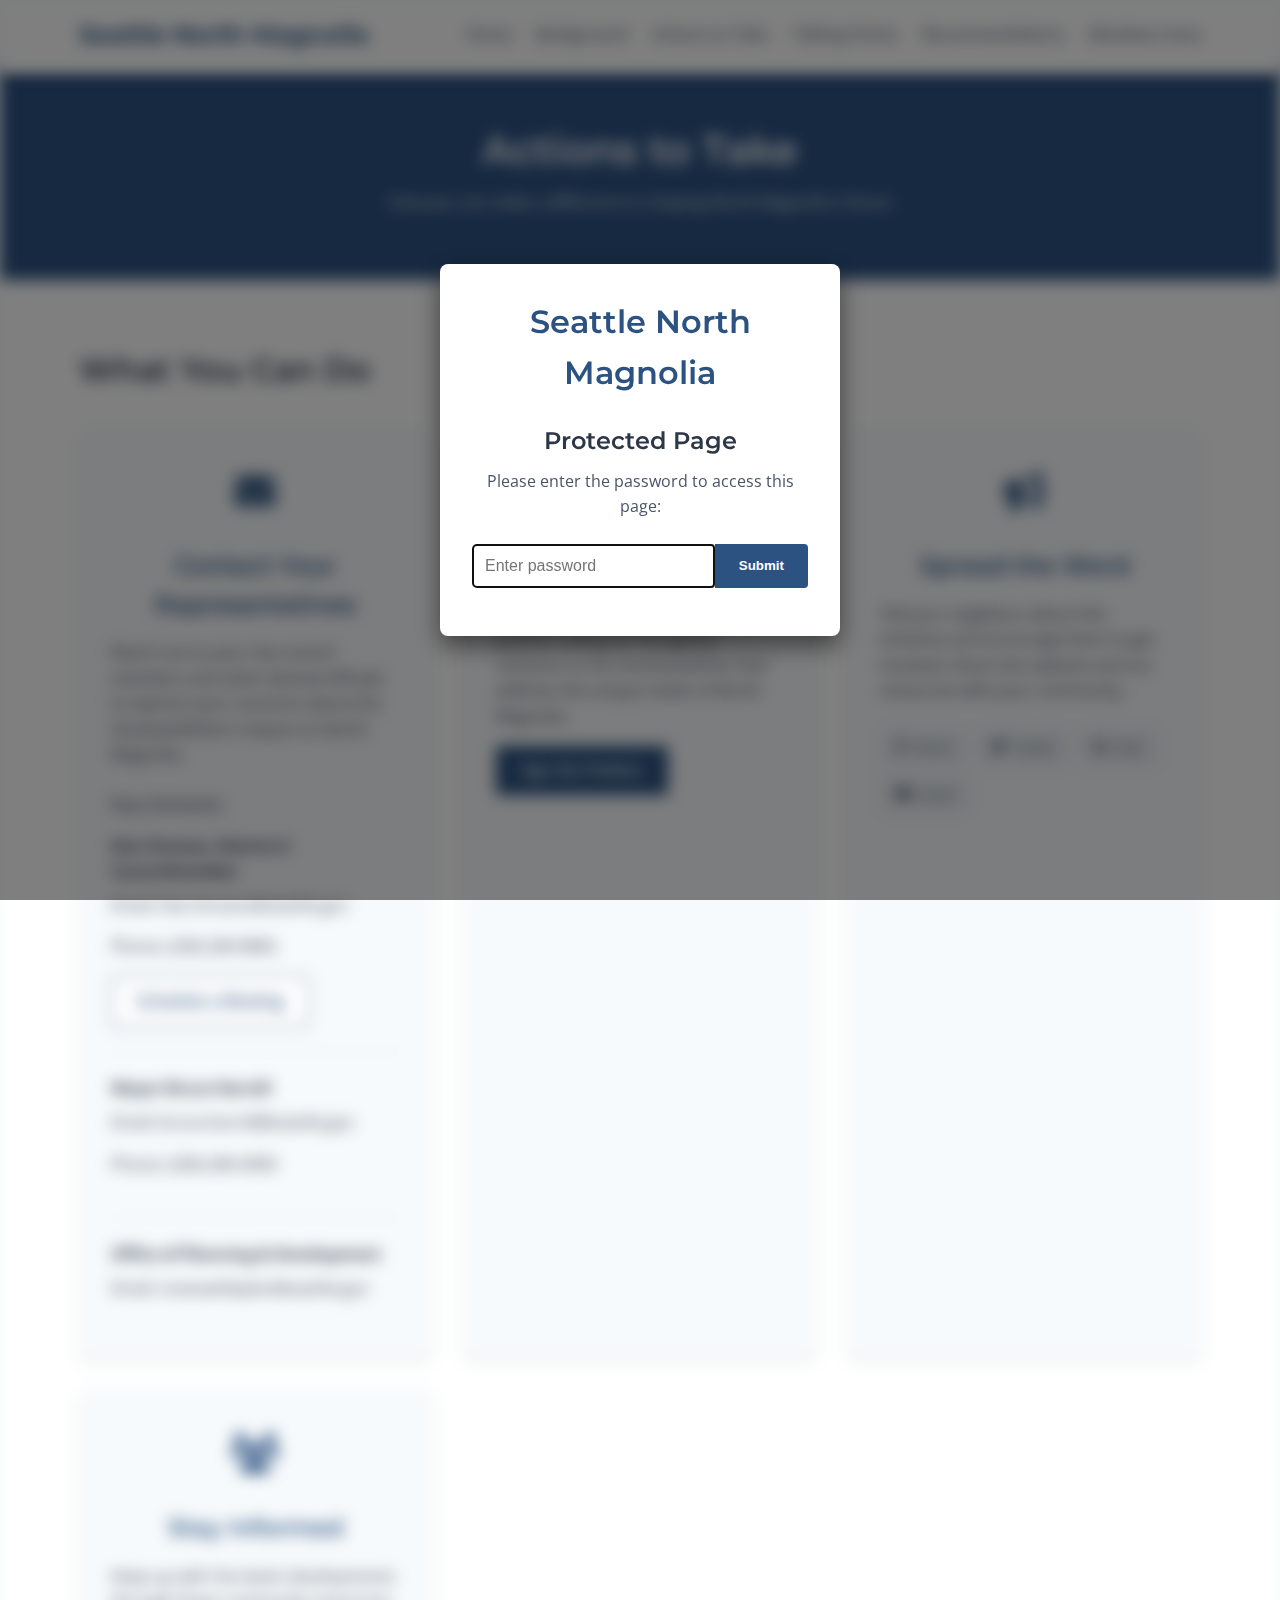
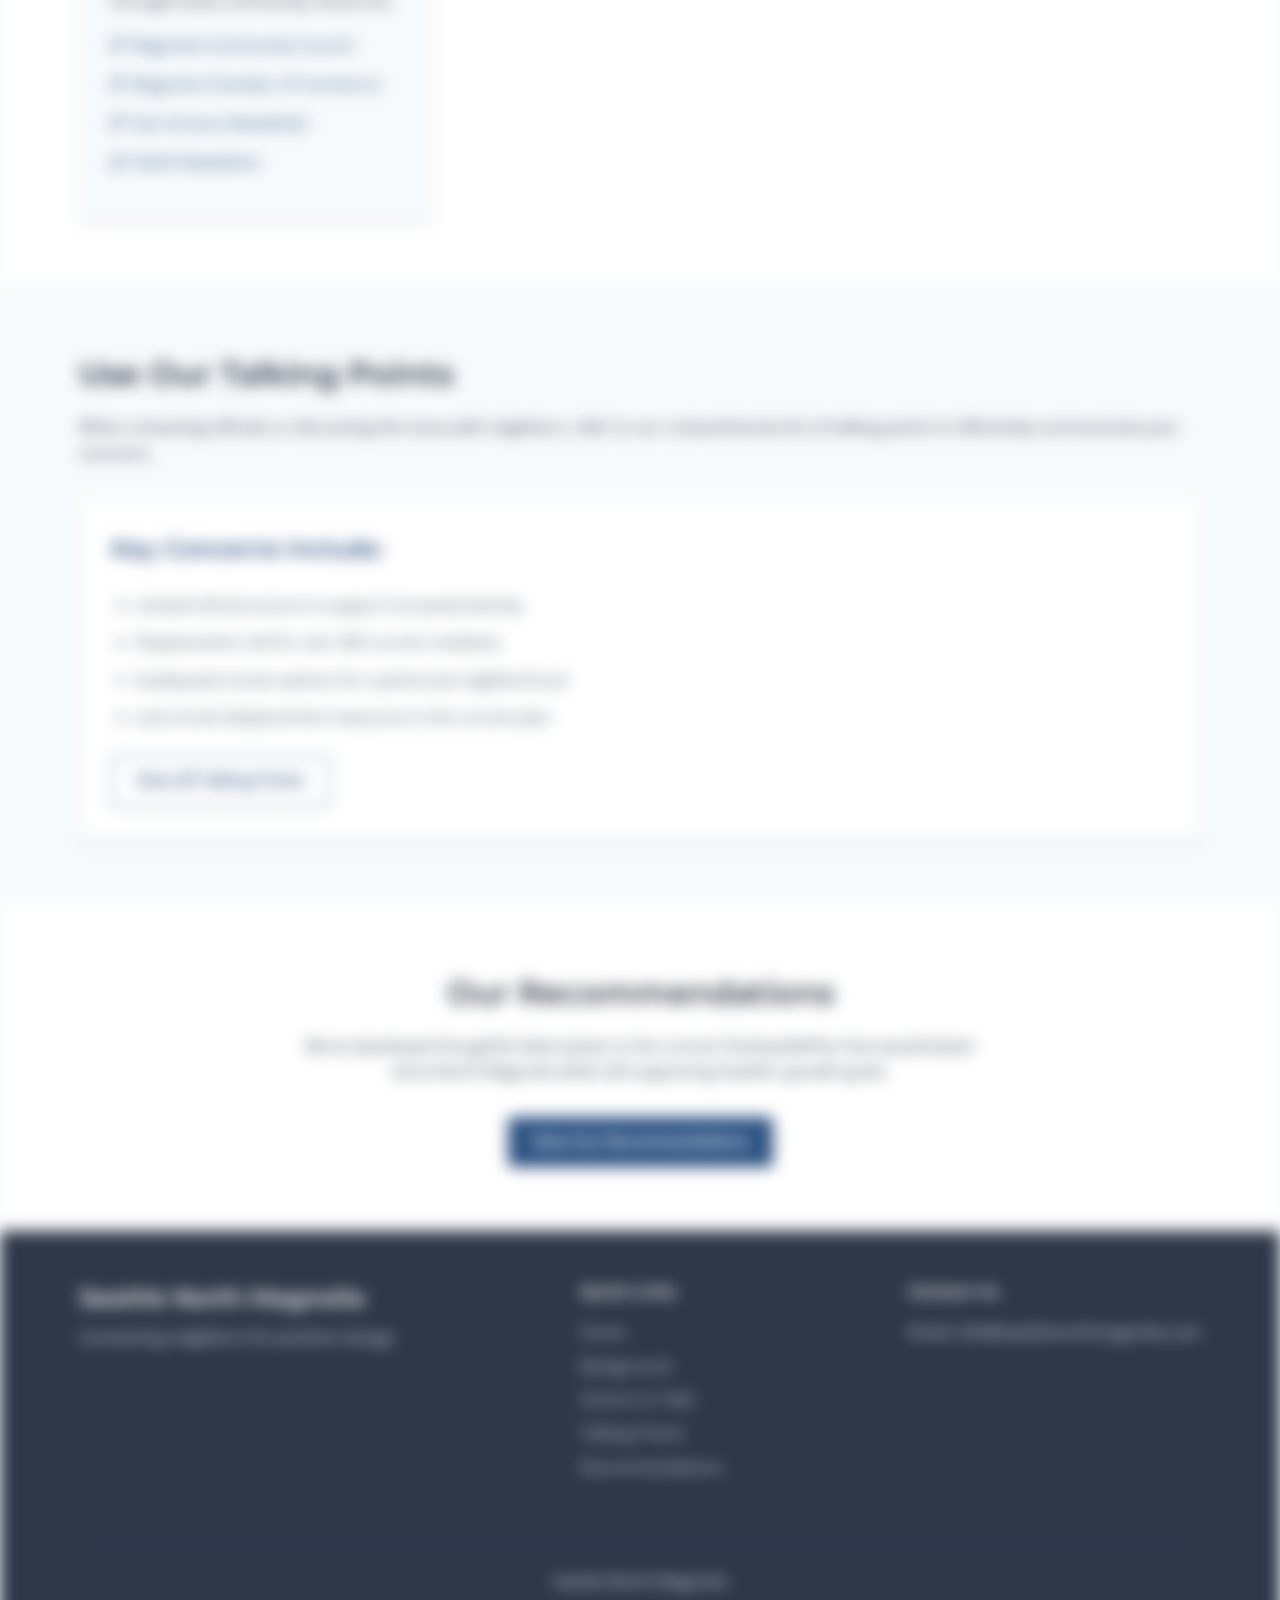
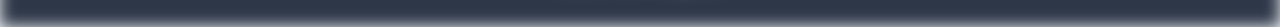
==== commit 073c9fdc: "copywrite date change" ====
--- a/actions.html
+++ b/actions.html
@@ -162,7 +162,7 @@
                 </div>
             </div>
             <div class="footer-bottom">
-                <p>&copy; 2025 Seattle North Magnolia. All rights reserved.</p>
+                <p>Seattle North Magnolia</p>
             </div>
         </div>
     </footer>
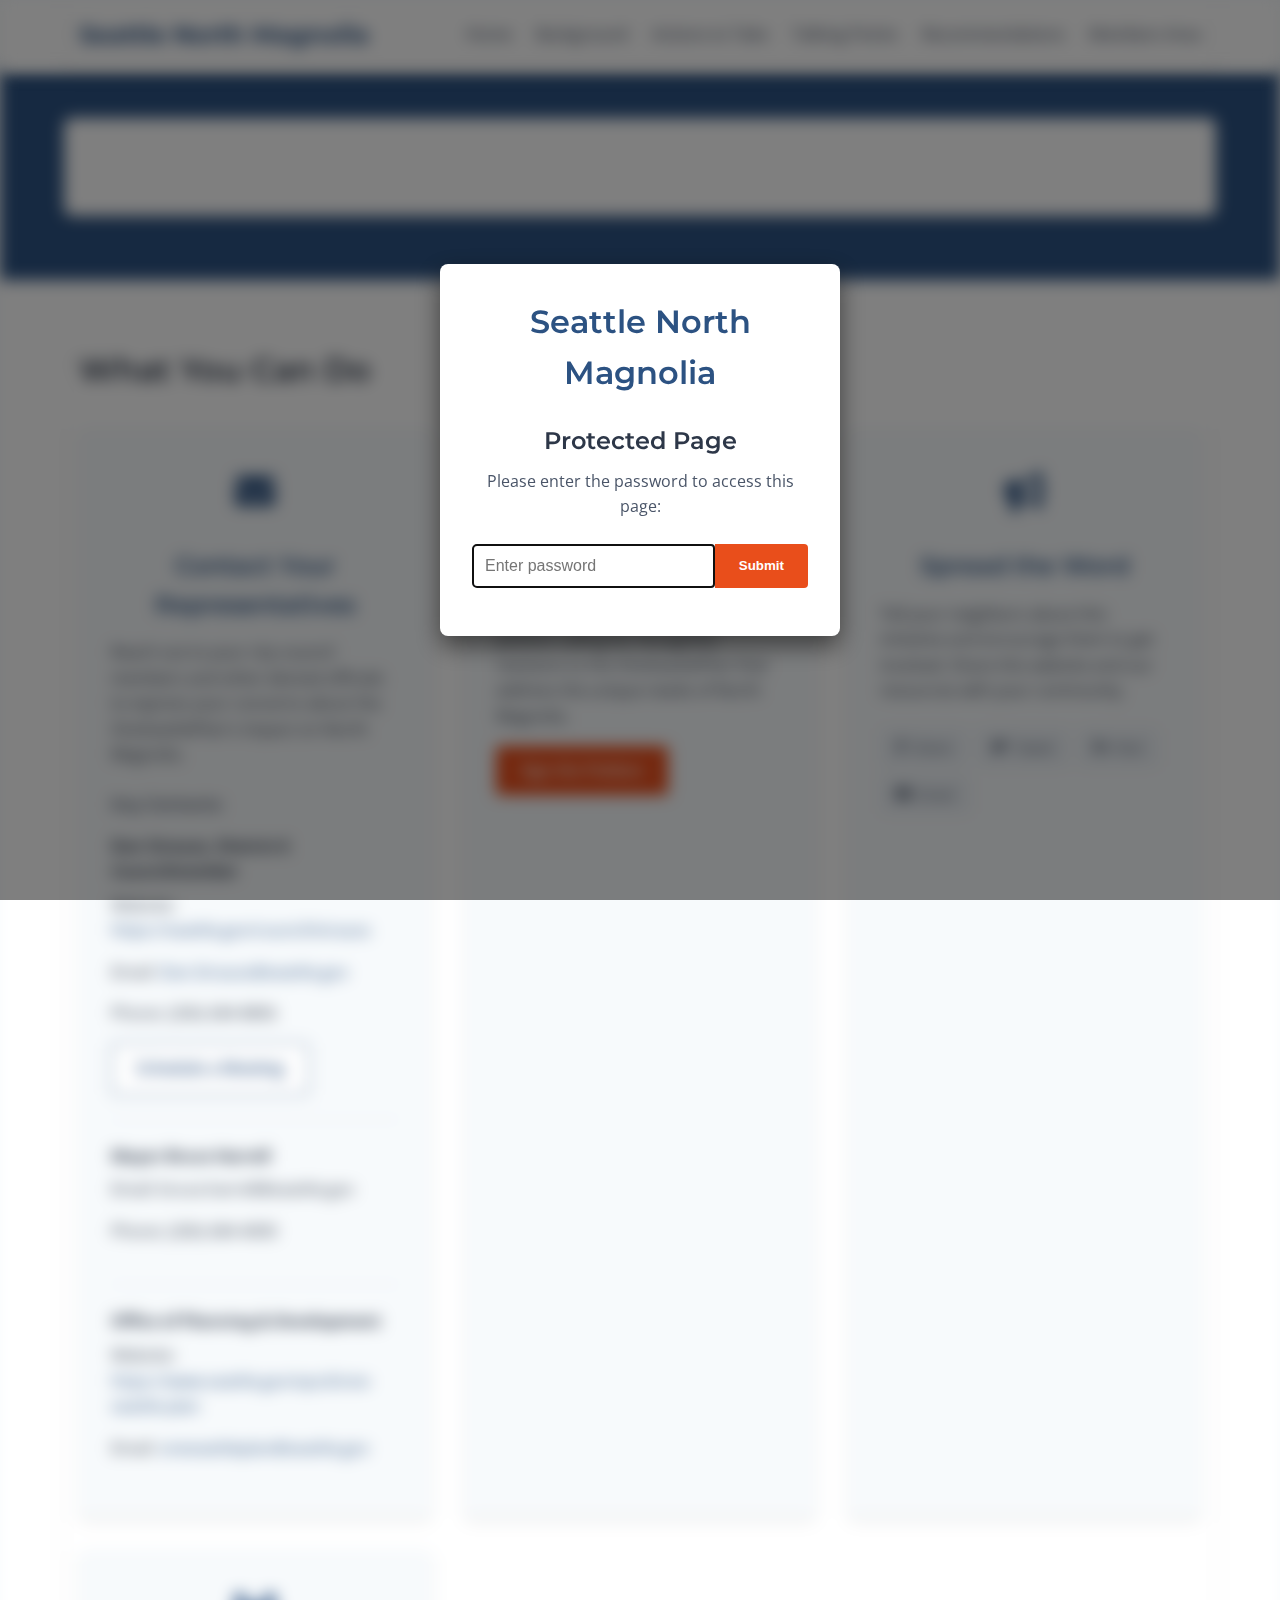
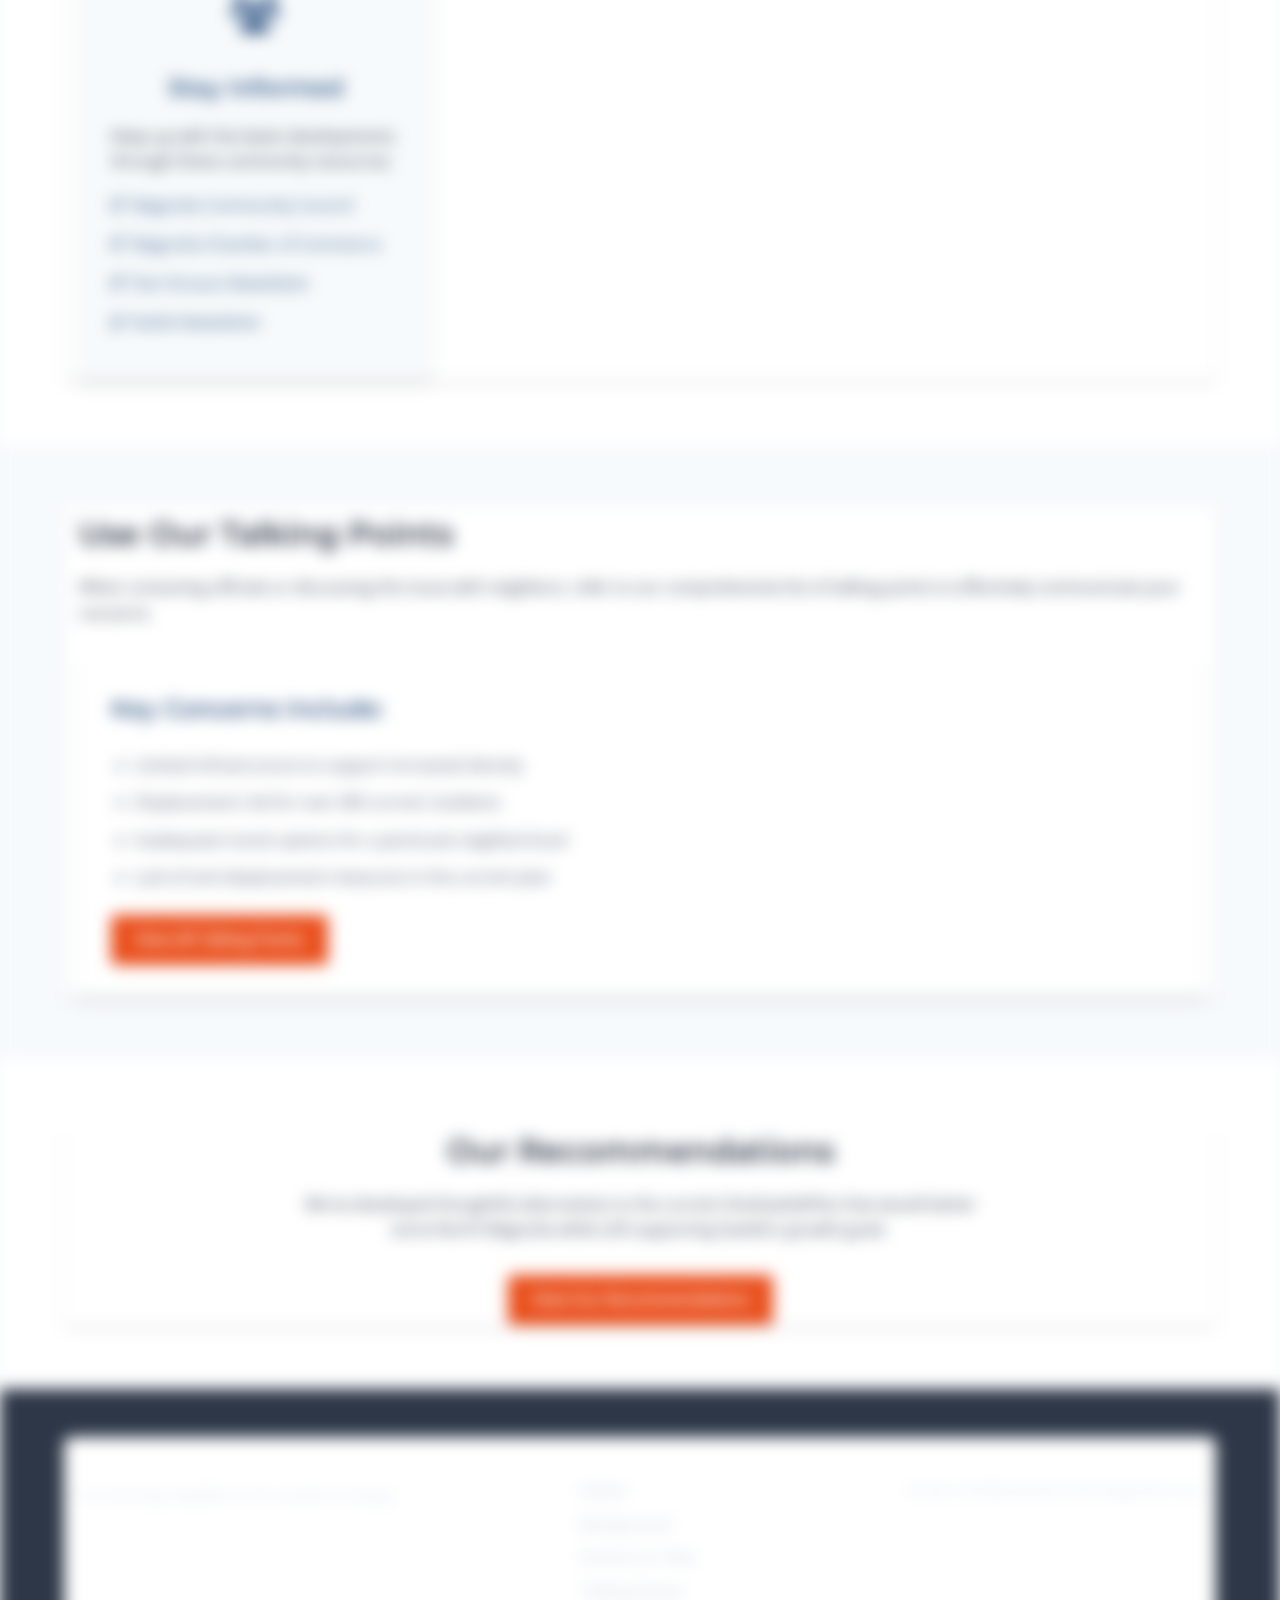
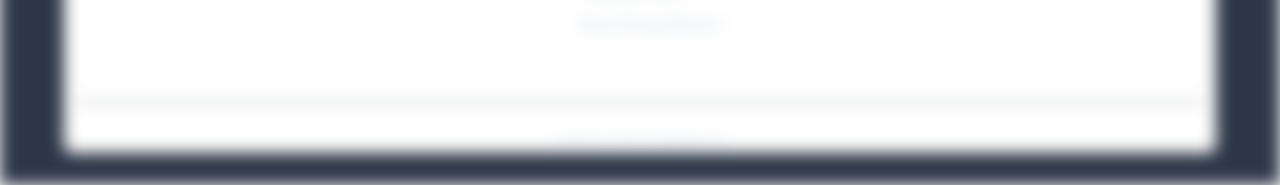
==== commit 088e5337: "Updates to copy placement" ====
--- a/actions.html
+++ b/actions.html
@@ -56,7 +56,8 @@
                             <ul>
                                 <li>
                                     <strong>Dan Strauss, District 6 Councilmember</strong>
-                                    <p>Email: Dan.Strauss@seattle.gov</p>
+                                    <p>Website: <a href="https://seattle.gov/council/strauss" target="_blank">https://seattle.gov/council/strauss</a></p>
+                                    <p>Email: <a href="mailto:Dan.Strauss@seattle.gov">Dan.Strauss@seattle.gov</a></p>
                                     <p>Phone: (206) 684-8806</p>
                                     <a href="https://calendly.com/councilmemberstrauss/constituent-meeting" class="btn secondary-btn" target="_blank">Schedule a Meeting</a>
                                 </li>
@@ -67,7 +68,8 @@
                                 </li>
                                 <li>
                                     <strong>Office of Planning & Development</strong>
-                                    <p>Email: oneseattleplan@seattle.gov</p>
+                                    <p>Website: <a href="https://www.seattle.gov/opcd/one-seattle-plan" target="_blank">https://www.seattle.gov/opcd/one-seattle-plan</a></p>
+                                    <p>Email: <a href="mailto:oneseattleplan@seattle.gov">oneseattleplan@seattle.gov</a></p>
                                 </li>
                             </ul>
                         </div>
@@ -125,7 +127,7 @@
                         <li>Inadequate transit options for a peninsula neighborhood</li>
                         <li>Lack of anti-displacement measures in the current plan</li>
                     </ul>
-                    <a href="talking-points.html" class="btn secondary-btn">View All Talking Points</a>
+                    <a href="talking-points.html" class="btn primary-btn">View All Talking Points</a>
                 </div>
             </div>
         </section>
--- a/css/styles.css
+++ b/css/styles.css
@@ -66,6 +66,17 @@
     color: var(--secondary-color);
 }
 
+a[href^="mailto:"] {
+    color: var(--primary-color);
+    text-decoration: none;
+    transition: color 0.3s ease;
+}
+
+a[href^="mailto:"]:hover {
+    color: var(--secondary-color);
+    text-decoration: underline;
+}
+
 ul {
     list-style: none;
 }
@@ -80,6 +91,9 @@
     max-width: 1200px;
     margin: 0 auto;
     padding: 0 15px;
+    background-color: var(--white);
+    border-radius: 8px;
+    box-shadow: var(--shadow);
 }
 
 .btn {
@@ -94,13 +108,19 @@
 }
 
 .primary-btn {
-    background-color: var(--primary-color);
-    color: var(--white);
+    background-color: #e94e1b;
+    color: white;
+    border: none;
+    padding: 12px 24px;
+    border-radius: 4px;
+    font-weight: 600;
+    transition: background-color 0.3s ease;
 }
 
 .primary-btn:hover {
-    background-color: var(--secondary-color);
-    color: var(--white);
+    background-color: #d23d0a;
+    transform: translateY(-2px);
+    box-shadow: 0 2px 8px rgba(0, 0, 0, 0.2);
 }
 
 .secondary-btn {
@@ -701,40 +721,41 @@
 
 .cta-box {
     background-color: var(--primary-color);
-    color: var(--white);
-    padding: 3rem;
-    border-radius: 8px;
-    text-align: center;
+    padding: 2rem;
     margin-top: 3rem;
-}
-
-.cta-box h2 {
-    color: var(--white);
-    margin-bottom: 1rem;
-}
-
+    border-radius: 8px;
+    text-align: center;
+}
+
+.cta-box h2, 
 .cta-box p {
-    margin-bottom: 2rem;
-    max-width: 700px;
-    margin-left: auto;
-    margin-right: auto;
+    color: #ffffff;
 }
 
 .cta-buttons {
-    display: flex;
-    justify-content: center;
-    gap: 1rem;
-    flex-wrap: wrap;
-}
-
-.cta-buttons .secondary-btn {
-    background-color: transparent;
-    color: var(--white);
-    border: 1px solid var(--white);
-}
-
-.cta-buttons .secondary-btn:hover {
-    background-color: rgba(255, 255, 255, 0.1);
+    margin-top: 1.5rem;
+}
+
+.action-button {
+    display: inline-block;
+    background-color: #e94e1b;
+    color: #ffffff;
+    padding: 15px 30px;
+    border-radius: 5px;
+    text-decoration: none;
+    font-weight: 600;
+    font-size: 1.1rem;
+    border: none;
+    cursor: pointer;
+    transition: all 0.3s ease;
+}
+
+.action-button:hover {
+    background-color: #d23d0a;
+    color: #ffffff;
+    transform: translateY(-2px);
+    box-shadow: 0 2px 8px rgba(0, 0, 0, 0.2);
+    text-decoration: none;
 }
 
 /* Recommendations Page Styles */
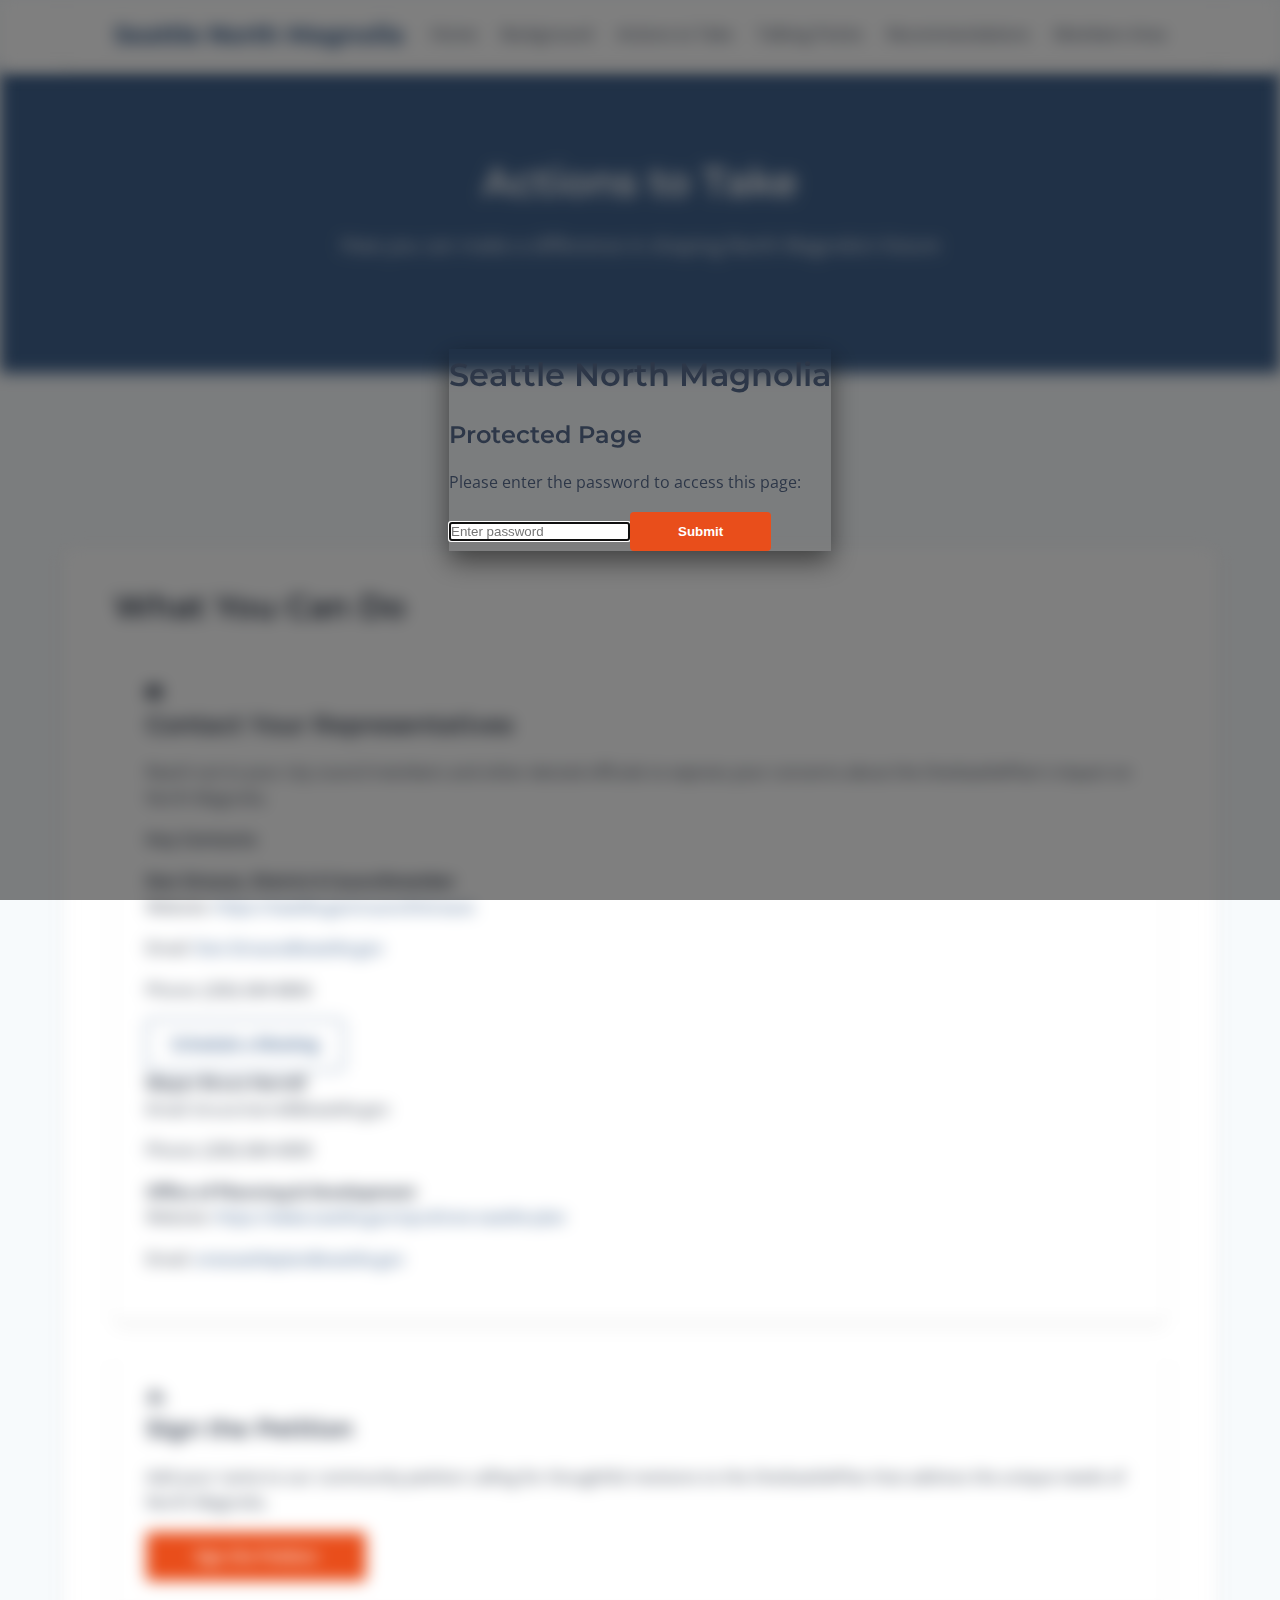
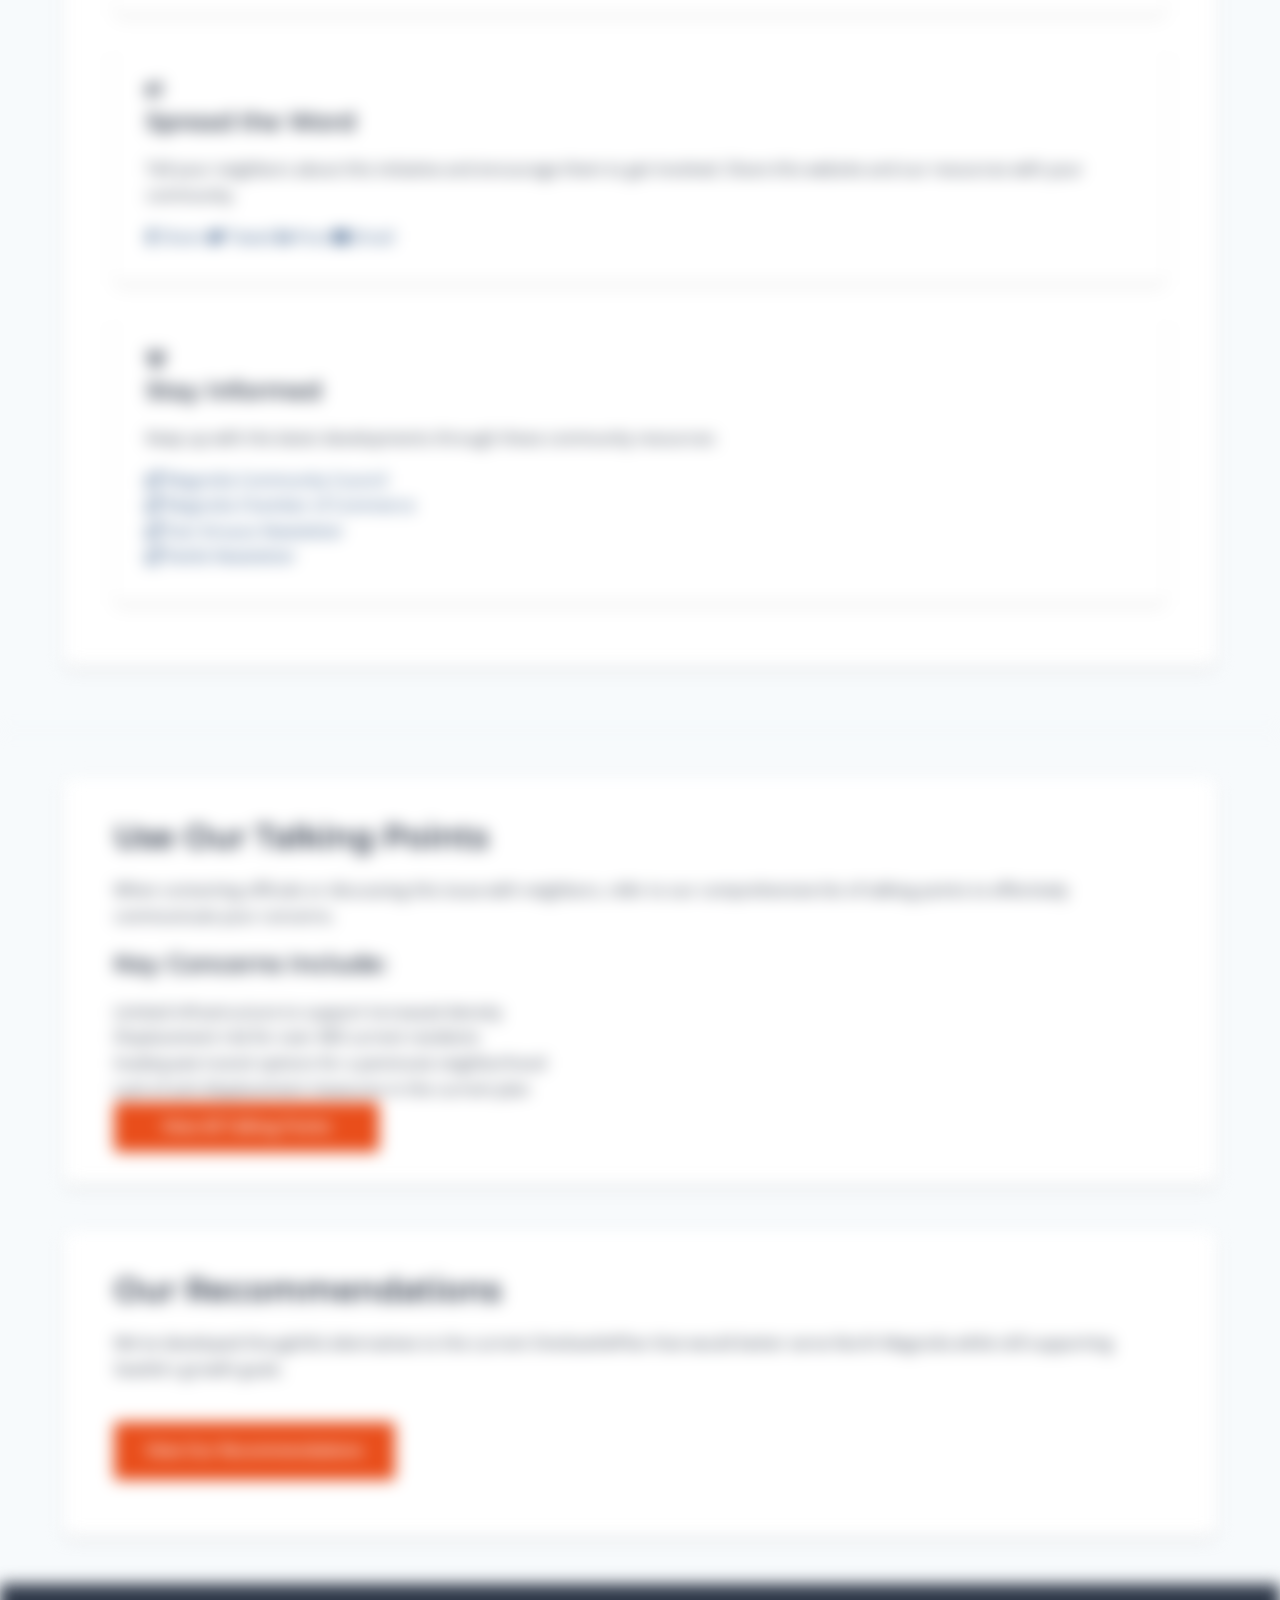
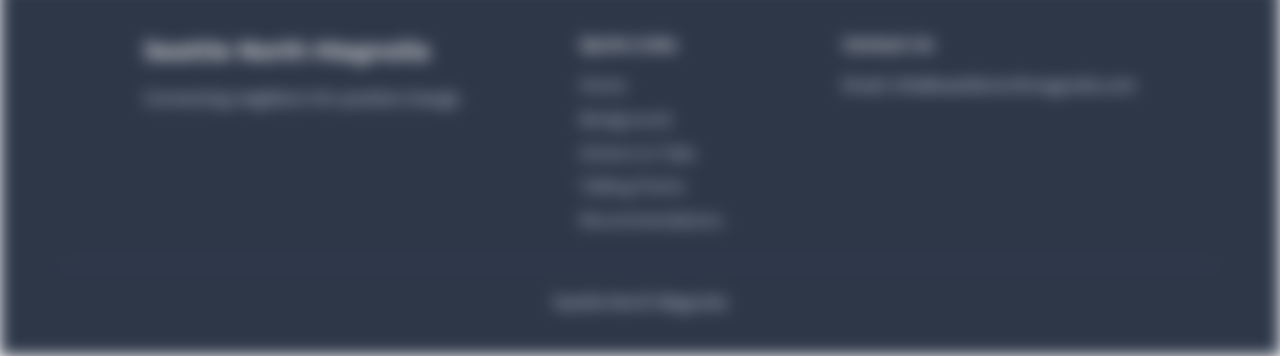
==== commit 67b15ef1: "Enhance button styling across all pages for better visibility and user experience" ====
--- a/actions.html
+++ b/actions.html
@@ -34,7 +34,7 @@
 
     <main>
         <section class="page-header">
-            <div class="container">
+            <div class="hero-container">
                 <h1>Actions to Take</h1>
                 <p>How you can make a difference in shaping North Magnolia's future</p>
             </div>
@@ -136,13 +136,13 @@
             <div class="container">
                 <h2>Our Recommendations</h2>
                 <p>We've developed thoughtful alternatives to the current OneSeattlePlan that would better serve North Magnolia while still supporting Seattle's growth goals.</p>
-                <a href="recommendations.html" class="btn primary-btn">View Our Recommendations</a>
+                <a href="recommendations.html" class="btn primary-btn" style="padding: 1rem 2rem; margin:1.5rem 0;">View Our Recommendations</a>
             </div>
         </section>
     </main>
 
     <footer>
-        <div class="container">
+        <div class="footer-container">
             <div class="footer-content">
                 <div class="footer-logo">
                     <h3>Seattle North Magnolia</h3>
--- a/css/styles.css
+++ b/css/styles.css
@@ -20,6 +20,7 @@
     --transition: all 0.3s ease;
 }
 
+/* Reset and Base Styles */
 * {
     margin: 0;
     padding: 0;
@@ -33,6 +34,7 @@
     background-color: var(--background-color);
 }
 
+/* Typography */
 h1, h2, h3, h4, h5, h6 {
     font-family: 'Montserrat', sans-serif;
     font-weight: 600;
@@ -40,21 +42,10 @@
     color: var(--gray-800);
 }
 
-h1 {
-    font-size: 2.5rem;
-}
-
-h2 {
-    font-size: 2rem;
-}
-
-h3 {
-    font-size: 1.5rem;
-}
-
-p {
-    margin-bottom: 1rem;
-}
+h1 { font-size: 2.5rem; }
+h2 { font-size: 2rem; }
+h3 { font-size: 1.5rem; }
+p { margin-bottom: 1rem; }
 
 a {
     color: var(--primary-color);
@@ -62,40 +53,55 @@
     transition: var(--transition);
 }
 
-a:hover {
-    color: var(--secondary-color);
-}
-
-a[href^="mailto:"] {
-    color: var(--primary-color);
-    text-decoration: none;
-    transition: color 0.3s ease;
-}
-
-a[href^="mailto:"]:hover {
-    color: var(--secondary-color);
-    text-decoration: underline;
-}
-
-ul {
-    list-style: none;
-}
-
-img {
-    max-width: 100%;
-    height: auto;
-}
-
+a:hover { color: var(--secondary-color); }
+ul { list-style: none; }
+img { max-width: 100%; height: auto; }
+
+/* Layout Components */
 .container {
     width: 90%;
     max-width: 1200px;
     margin: 0 auto;
-    padding: 0 15px;
+    padding: 2rem 50px;
     background-color: var(--white);
     border-radius: 8px;
     box-shadow: var(--shadow);
 }
 
+/* Section Spacing */
+section {
+    margin-bottom: 3rem;
+}
+
+.intro, .about, .cta, .background-summary, 
+.action-items, .talking-points, .recommendations,
+.members-section, .additional-resources {
+    padding: 3rem 0;
+}
+
+/* Add dividers between sections */
+.intro, .about, .background-summary, .action-items {
+    border-bottom: 1px solid var(--gray-200);
+    padding-bottom: 4rem;
+}
+
+/* Special spacing for CTA sections */
+.cta {
+    background-color: var(--gray-100);
+    padding: 4rem 0;
+    margin: 4rem 0;
+}
+
+/* Content boxes with extra padding */
+.content-box, .resource-card, .action-card, .benefit-card {
+    padding: 2rem;
+    margin-bottom: 2rem;
+    background-color: var(--white);
+    border-radius: 8px;
+    box-shadow: var(--shadow);
+}
+
+/* Buttons */
 .btn {
     display: inline-block;
     padding: 0.75rem 1.5rem;
@@ -111,7 +117,7 @@
     background-color: #e94e1b;
     color: white;
     border: none;
-    padding: 12px 24px;
+    padding: 12px 48px;
     border-radius: 4px;
     font-weight: 600;
     transition: background-color 0.3s ease;
@@ -133,7 +139,7 @@
     background-color: var(--gray-100);
 }
 
-/* Header Styles */
+/* Header */
 header {
     background-color: var(--white);
     box-shadow: var(--shadow);
@@ -146,7 +152,7 @@
     display: flex;
     justify-content: space-between;
     align-items: center;
-    padding: 1rem 15px;
+    padding: 1rem 50px;
 }
 
 .logo a {
@@ -173,171 +179,88 @@
     color: var(--primary-color);
 }
 
-.hamburger {
-    display: none;
-    flex-direction: column;
-    cursor: pointer;
-}
-
-.hamburger span {
-    width: 25px;
-    height: 3px;
-    background-color: var(--gray-700);
-    margin: 2px 0;
-    transition: var(--transition);
-}
-
 /* Hero Section */
-.hero {
-    background-color: var(--primary-color);
-    color: var(--white);
-    padding: 5rem 0;
-    text-align: center;
+.hero-container {
     background-image: linear-gradient(rgba(44, 82, 130, 0.9), rgba(44, 82, 130, 0.9)), url('../images/magnolia-hero.jpg');
     background-size: cover;
     background-position: center;
-}
-
-.hero h1 {
-    font-size: 3rem;
+    padding: 5rem 3rem;
+    text-align: center;
+    color: var(--white);
+}
+
+.hero-container h1 {
+    color: var(--white);
     margin-bottom: 1rem;
-    color: var(--white);
-}
-
-.hero p {
-    font-size: 1.25rem;
-    margin-bottom: 2rem;
+}
+
+.hero-container p {
+    font-size: 1.2rem;
     max-width: 800px;
-    margin-left: auto;
-    margin-right: auto;
-}
-
-/* Intro Section */
-.intro {
-    padding: 4rem 0;
-    background-color: var(--white);
-}
-
-.intro h2 {
-    text-align: center;
-    margin-bottom: 2rem;
-}
-
-.intro p {
-    max-width: 800px;
-    margin-left: auto;
-    margin-right: auto;
-    text-align: center;
-}
-
-/* About Section */
-.about {
-    padding: 4rem 0;
-    background-color: var(--gray-100);
-}
-
-.about .container {
-    display: flex;
-    align-items: center;
-    gap: 2rem;
-}
-
-.about-content {
-    flex: 1;
-}
-
-.about-image {
-    flex: 1;
-}
-
-.about blockquote {
-    border-left: 4px solid var(--primary-color);
-    padding-left: 1rem;
-    font-style: italic;
-    margin: 1.5rem 0;
-    color: var(--gray-700);
-}
-
-/* CTA Section */
-.cta {
-    padding: 4rem 0;
-    text-align: center;
-    background-color: var(--white);
-}
-
-.cta h2 {
-    margin-bottom: 1rem;
-}
-
-.cta p {
-    max-width: 700px;
     margin: 0 auto 2rem;
 }
 
-/* Newsletter Section */
-.newsletter {
-    padding: 4rem 0;
-    background-color: var(--gray-100);
-    text-align: center;
-}
-
-.newsletter h2 {
-    color: var(--white);
-    margin-bottom: 2rem;
-}
-
-#newsletter-form {
-    display: flex;
-    max-width: 500px;
-    margin: 0 auto;
-}
-
-#newsletter-form input {
-    flex: 1;
-    padding: 0.75rem;
-    border: none;
-    border-radius: 4px 0 0 4px;
-}
-
-#newsletter-form button {
-    border-radius: 0 4px 4px 0;
-    background-color: var(--accent-color);
-    color: var(--gray-800);
-}
-
-#newsletter-form button:hover {
-    background-color: #e69b31;
-}
-
-.password-note {
-    margin-bottom: 1rem;
-    color: var(--gray-600);
+/* Page Header Spacing */
+.page-header {
+    margin-bottom: 4rem !important;
+    position: relative;
+    z-index: 1;
+}
+
+/* Members Section Specific Spacing */
+.members-section {
+    margin-top: 3rem !important;
+    position: relative;
+    z-index: 2;
+}
+
+/* Ensure container in members section has proper spacing */
+.members-section .container {
+    padding-top: 3rem !important;
+    padding-bottom: 3rem !important;
+    margin-top: 3rem !important;
+}
+
+/* Direct style for the page header to members section gap */
+body main section.page-header + section.members-section {
+    margin-top: 5rem !important;
+    padding-top: 3rem !important;
+}
+
+/* Force spacing between these specific sections */
+.page-header::after {
+    content: "";
+    display: block;
+    height: 4rem;
 }
 
 /* Footer */
-footer {
+.footer-container {
     background-color: var(--gray-800);
     color: var(--gray-300);
     padding: 3rem 0 1rem;
+    width: 100%;
+    box-sizing: border-box;
 }
 
 .footer-content {
+    width: 90%;
+    max-width: 1200px;
+    margin: 0 auto;
+    padding: 0 3rem;
+    box-sizing: border-box;
     display: flex;
+    flex-wrap: wrap;
     justify-content: space-between;
-    flex-wrap: wrap;
-    margin-bottom: 2rem;
+    gap: 2rem;
 }
 
 .footer-logo, .footer-links, .footer-contact {
     margin-bottom: 1.5rem;
-}
-
-.footer-logo h3 {
-    color: var(--white);
-    margin-bottom: 0.5rem;
-}
-
-.footer-links h4, .footer-contact h4 {
+    padding: 0 2rem;
+}
+
+.footer-logo h3, .footer-links h4, .footer-contact h4 {
     color: var(--white);
     margin-bottom: 1rem;
 }
@@ -355,772 +278,121 @@
 }
 
 .footer-bottom {
-    text-align: center;
-    padding-top: 1.5rem;
+    width: 90%;
+    max-width: 1200px;
+    margin: 0 auto;
+    padding: 1.5rem 2rem 0.5rem;
     border-top: 1px solid var(--gray-700);
-}
-
-/* Responsive Styles */
-@media (max-width: 768px) {
-    .hamburger {
-        display: flex;
-    }
-
-    .nav-links {
-        position: absolute;
-        top: 70px;
-        left: 0;
-        right: 0;
-        background-color: var(--white);
-        flex-direction: column;
-        align-items: center;
-        padding: 1rem 0;
-        box-shadow: var(--shadow);
-        transform: translateY(-150%);
-        transition: var(--transition);
-        opacity: 0;
-    }
-
-    .nav-links.active {
-        transform: translateY(0);
-        opacity: 1;
-    }
-
-    .nav-links li {
-        margin: 0.5rem 0;
-    }
-
-    .about .container {
-        flex-direction: column;
-    }
-
-    #newsletter-form {
-        flex-direction: column;
-    }
-
-    #newsletter-form input {
-        border-radius: 4px;
-        margin-bottom: 0.5rem;
-    }
-
-    #newsletter-form button {
-        border-radius: 4px;
-    }
-
-    .footer-content {
-        flex-direction: column;
-    }
-}
-
-/* Page Header */
-.page-header {
-    background-color: var(--primary-color);
-    color: var(--white);
-    padding: 3rem 0;
-    text-align: center;
-}
-
-.page-header h1 {
-    color: var(--white);
-    margin-bottom: 0.5rem;
-}
-
-/* Background Summary */
-.background-summary {
-    padding: 4rem 0;
-    background-color: var(--white);
-}
-
-.content-box {
-    background-color: var(--gray-100);
-    border-radius: 8px;
-    padding: 2rem;
-    box-shadow: var(--shadow);
-}
-
-/* Additional Resources */
-.additional-resources {
-    padding: 4rem 0;
-    background-color: var(--gray-100);
-}
-
-.resources-grid {
-    display: grid;
-    grid-template-columns: repeat(auto-fill, minmax(250px, 1fr));
-    gap: 2rem;
-    margin-top: 2rem;
-}
-
-.resource-card {
-    background-color: var(--white);
-    border-radius: 8px;
-    padding: 1.5rem;
-    box-shadow: var(--shadow);
-    transition: var(--transition);
-}
-
-.resource-card:hover {
-    transform: translateY(-5px);
-    box-shadow: 0 10px 15px rgba(0, 0, 0, 0.1);
-}
-
-.resource-card h3 {
-    color: var(--primary-color);
-    margin-bottom: 1rem;
-}
-
-.resource-card p {
-    margin-bottom: 1.5rem;
-    color: var(--gray-700);
-}
-
-@media (max-width: 768px) {
-    .resources-grid {
-        grid-template-columns: 1fr;
-    }
-}
-
-/* Action Items Styles */
-.action-items {
-    padding: 4rem 0;
-    background-color: var(--white);
-}
-
-.action-grid {
-    display: grid;
-    grid-template-columns: repeat(auto-fill, minmax(300px, 1fr));
-    gap: 2rem;
-    margin-top: 2rem;
-}
-
-.action-card {
-    background-color: var(--gray-100);
-    border-radius: 8px;
-    padding: 2rem;
-    box-shadow: var(--shadow);
-    transition: var(--transition);
-}
-
-.action-card:hover {
-    transform: translateY(-5px);
-    box-shadow: 0 10px 15px rgba(0, 0, 0, 0.1);
-}
-
-.action-icon {
-    font-size: 2.5rem;
-    color: var(--primary-color);
-    margin-bottom: 1.5rem;
-    text-align: center;
-}
-
-.action-card h3 {
-    color: var(--primary-color);
-    margin-bottom: 1rem;
-    text-align: center;
-}
-
-.contact-list {
-    margin-top: 1.5rem;
-}
-
-.contact-list h4 {
-    margin-bottom: 1rem;
-    color: var(--gray-700);
-}
-
-.contact-list ul li {
-    margin-bottom: 1.5rem;
-    padding-bottom: 1.5rem;
-    border-bottom: 1px solid var(--gray-300);
-}
-
-.contact-list ul li:last-child {
-    border-bottom: none;
-    padding-bottom: 0;
-}
-
-.contact-list strong {
-    display: block;
-    margin-bottom: 0.5rem;
-    color: var(--gray-800);
-}
-
-.social-share {
-    display: flex;
-    flex-wrap: wrap;
-    gap: 0.5rem;
-    margin-top: 1.5rem;
-}
-
-.social-btn {
-    display: inline-flex;
-    align-items: center;
-    padding: 0.5rem 1rem;
-    background-color: var(--gray-200);
-    color: var(--gray-700);
-    border-radius: 4px;
-    font-size: 0.9rem;
-}
-
-.social-btn i {
-    margin-right: 0.5rem;
-}
-
-.social-btn:hover {
-    background-color: var(--gray-300);
-    color: var(--gray-800);
-}
-
-.resource-links {
-    margin-top: 1rem;
-}
-
-.resource-links li {
-    margin-bottom: 0.75rem;
-}
-
-.resource-links a {
-    display: inline-flex;
-    align-items: center;
-}
-
-.resource-links i {
-    margin-right: 0.5rem;
-    font-size: 0.8rem;
-}
-
-/* Talking Points Preview */
-.talking-points-preview {
-    padding: 4rem 0;
-    background-color: var(--gray-100);
-}
-
-.preview-box {
-    background-color: var(--white);
-    border-radius: 8px;
-    padding: 2rem;
-    box-shadow: var(--shadow);
-    margin-top: 2rem;
-}
-
-.preview-box h3 {
-    margin-bottom: 1.5rem;
-    color: var(--primary-color);
-}
-
-.preview-box ul {
-    list-style: disc;
-    margin-left: 1.5rem;
-    margin-bottom: 1.5rem;
-}
-
-.preview-box ul li {
-    margin-bottom: 0.75rem;
-    color: var(--gray-700);
-}
-
-/* Recommendations Preview */
-.recommendations-preview {
-    padding: 4rem 0;
-    text-align: center;
-    background-color: var(--white);
-}
-
-.recommendations-preview p {
-    max-width: 700px;
-    margin: 0 auto 2rem;
-}
-
-@media (max-width: 768px) {
-    .action-grid {
-        grid-template-columns: 1fr;
-    }
-    
-    .social-share {
-        justify-content: center;
-    }
-}
-
-/* Talking Points Page Styles */
-.talking-points {
-    padding: 4rem 0;
-    background-color: var(--white);
-}
-
-.intro-text {
-    max-width: 800px;
-    margin: 0 auto 3rem;
-    text-align: center;
-}
-
-.download-box {
-    display: flex;
-    align-items: center;
-    background-color: var(--gray-100);
-    padding: 1.5rem;
-    border-radius: 8px;
-    margin-top: 2rem;
-    text-align: left;
-}
-
-.download-box i {
-    font-size: 3rem;
-    color: var(--primary-color);
-    margin-right: 1.5rem;
-}
-
-.download-box h3 {
-    margin-bottom: 0.5rem;
-}
-
-.points-container {
-    display: grid;
-    grid-template-columns: 1fr;
-    gap: 2rem;
-    margin-bottom: 3rem;
-}
-
-.point-card {
-    background-color: var(--gray-100);
-    border-radius: 8px;
-    padding: 2rem;
-    box-shadow: var(--shadow);
-}
-
-.point-card h2 {
-    color: var(--primary-color);
-    margin-bottom: 1.5rem;
-    padding-bottom: 0.5rem;
-    border-bottom: 2px solid var(--gray-300);
-}
-
-.point-card ul {
-    list-style: none;
-}
-
-.point-card ul li {
-    margin-bottom: 1.5rem;
-    padding-left: 1.5rem;
-    position: relative;
-}
-
-.point-card ul li:before {
-    content: "•";
-    color: var(--primary-color);
-    font-size: 1.5rem;
-    position: absolute;
-    left: 0;
-    top: -0.25rem;
-}
-
-.point-card ul li strong {
-    display: block;
-    margin-bottom: 0.5rem;
-    color: var(--gray-800);
-}
-
-.cta-box {
-    background-color: var(--primary-color);
-    padding: 2rem;
-    margin-top: 3rem;
-    border-radius: 8px;
-    text-align: center;
-}
-
-.cta-box h2, 
-.cta-box p {
-    color: #ffffff;
-}
-
-.cta-buttons {
-    margin-top: 1.5rem;
-}
-
-.action-button {
-    display: inline-block;
-    background-color: #e94e1b;
-    color: #ffffff;
-    padding: 15px 30px;
-    border-radius: 5px;
-    text-decoration: none;
-    font-weight: 600;
-    font-size: 1.1rem;
-    border: none;
-    cursor: pointer;
-    transition: all 0.3s ease;
-}
-
-.action-button:hover {
-    background-color: #d23d0a;
-    color: #ffffff;
-    transform: translateY(-2px);
-    box-shadow: 0 2px 8px rgba(0, 0, 0, 0.2);
-    text-decoration: none;
-}
-
-/* Recommendations Page Styles */
-.recommendations {
-    padding: 4rem 0;
-    background-color: var(--white);
-}
-
-.recommendations-container {
-    display: grid;
-    grid-template-columns: 1fr;
-    gap: 3rem;
-    margin: 3rem 0;
-}
-
-.recommendation-card {
-    background-color: var(--gray-100);
-    border-radius: 8px;
-    padding: 2rem;
-    box-shadow: var(--shadow);
-}
-
-.recommendation-card h2 {
-    color: var(--primary-color);
-    margin-bottom: 1.5rem;
-    padding-bottom: 0.5rem;
-    border-bottom: 2px solid var(--gray-300);
-}
-
-.recommendation-content {
-    display: flex;
-    flex-direction: column;
-    gap: 2rem;
-}
-
-.recommendation-text {
-    flex: 1;
-}
-
-.recommendation-text p {
-    margin-bottom: 1.5rem;
-}
-
-.recommendation-text h3 {
-    margin-bottom: 1rem;
-    color: var(--gray-800);
-}
-
-.recommendation-text ul {
-    list-style: disc;
-    margin-left: 1.5rem;
-}
-
-.recommendation-text ul li {
-    margin-bottom: 0.75rem;
-}
-
-.recommendation-image {
-    flex: 1;
-    display: flex;
-    justify-content: center;
-    align-items: center;
-}
-
-.recommendation-image img {
-    max-width: 100%;
+    text-align: center;
+}
+
+/* Forms */
+.login-box {
+    max-width: 500px;
+    margin: 0 auto 3rem auto;
+    padding: 3.5rem 4rem;
+    background-color: var(--white);
     border-radius: 8px;
     box-shadow: var(--shadow);
-}
-
-/* Members Area Styles */
-.members-login {
-    padding: 4rem 0;
-    background-color: var(--white);
-}
-
-.login-container {
-    max-width: 500px;
-    margin: 0 auto 4rem;
-}
-
-.login-box {
-    background-color: var(--gray-100);
-    border-radius: 8px;
-    padding: 2rem;
-    box-shadow: var(--shadow);
+    position: relative;
+    z-index: 1;
 }
 
 .login-box h2 {
-    margin-bottom: 1rem;
-    color: var(--primary-color);
+    margin-bottom: 1.5rem;
+    text-align: center;
 }
 
 .login-box p {
     margin-bottom: 2rem;
-    color: var(--gray-700);
+    text-align: center;
+    color: var(--gray-600);
 }
 
 .form-group {
-    margin-bottom: 1.5rem;
+    margin-bottom: 2rem;
 }
 
 .form-group label {
     display: block;
-    margin-bottom: 0.5rem;
+    margin-bottom: 0.75rem;
     color: var(--gray-800);
+    font-weight: 500;
 }
 
 .form-group input {
     width: 100%;
-    padding: 0.75rem;
+    padding: 1rem;
     border: 1px solid var(--gray-300);
     border-radius: 4px;
     font-size: 1rem;
-}
-
-.form-group.checkbox {
-    display: flex;
-    align-items: center;
-}
-
-.form-group.checkbox input {
-    width: auto;
-    margin-right: 0.5rem;
-}
-
-.form-group.checkbox label {
-    margin-bottom: 0;
+    transition: border-color 0.3s ease;
+}
+
+.form-group input:focus {
+    outline: none;
+    border-color: var(--primary-color);
+    box-shadow: 0 0 0 2px rgba(44, 82, 130, 0.2);
 }
 
 .form-footer {
     display: flex;
     justify-content: space-between;
-    margin-top: 1.5rem;
+    margin-top: 2.5rem;
     font-size: 0.9rem;
 }
 
-.forgot-password, .toggle-form {
-    color: var(--primary-color);
-}
-
+.login-box .btn {
+    width: 100%;
+    padding: 1rem;
+    margin-top: 1rem;
+    font-size: 1.1rem;
+}
+
+/* Auth Messages */
+.auth-message {
+    padding: 10px;
+    border-radius: 4px;
+    margin-bottom: 15px;
+}
+
+.auth-message.error {
+    background-color: #fed7d7;
+    color: #c53030;
+    border: 1px solid #fc8181;
+}
+
+.auth-message.success {
+    background-color: #c6f6d5;
+    color: #2f855a;
+    border: 1px solid #9ae6b4;
+}
+
+/* Utility Classes */
 .hidden {
-    display: none;
-}
-
-.member-benefits {
-    margin-top: 4rem;
-}
-
-.member-benefits h2 {
-    text-align: center;
-    margin-bottom: 2rem;
-}
-
-.benefits-grid {
-    display: grid;
-    grid-template-columns: repeat(auto-fill, minmax(250px, 1fr));
-    gap: 2rem;
-}
-
-.benefit-card {
-    background-color: var(--gray-100);
-    border-radius: 8px;
-    padding: 2rem;
-    box-shadow: var(--shadow);
-    text-align: center;
-    transition: var(--transition);
-}
-
-.benefit-card:hover {
-    transform: translateY(-5px);
-    box-shadow: 0 10px 15px rgba(0, 0, 0, 0.1);
-}
-
-.benefit-icon {
-    font-size: 2.5rem;
-    color: var(--primary-color);
-    margin-bottom: 1.5rem;
-}
-
-.benefit-card h3 {
-    color: var(--gray-800);
-    margin-bottom: 1rem;
-}
-
-.member-preview {
-    padding: 4rem 0;
-    background-color: var(--gray-100);
-}
-
-.activity-preview {
-    margin: 2rem 0;
-}
-
-.activity-card {
-    background-color: var(--white);
-    border-radius: 8px;
-    padding: 1.5rem;
-    box-shadow: var(--shadow);
-    margin-bottom: 1.5rem;
-}
-
-.activity-header {
-    display: flex;
-    align-items: center;
-    margin-bottom: 1rem;
-}
-
-.avatar {
-    width: 50px;
-    height: 50px;
-    border-radius: 50%;
-    object-fit: cover;
-    margin-right: 1rem;
-}
-
-.activity-header h3 {
-    margin-bottom: 0.25rem;
-}
-
-.activity-meta {
-    font-size: 0.9rem;
-    color: var(--gray-600);
-}
-
-.activity-meta span {
-    font-weight: 600;
-    color: var(--gray-700);
-}
-
-.activity-excerpt {
-    margin-bottom: 1.5rem;
-    color: var(--gray-700);
-}
-
-.activity-footer {
-    display: flex;
-    justify-content: space-between;
-    align-items: center;
-    padding-top: 1rem;
-    border-top: 1px solid var(--gray-200);
-    font-size: 0.9rem;
-}
-
-.activity-footer span {
-    color: var(--gray-600);
-}
-
-.activity-footer i {
-    margin-right: 0.25rem;
-}
-
-.join-discussion {
-    color: var(--primary-color);
-    font-weight: 600;
-}
-
-.scroll-to {
-    scroll-behavior: smooth;
-}
-
-@media (min-width: 768px) {
-    .recommendation-content {
-        flex-direction: row;
+    display: none !important;
+}
+
+/* Responsive Design */
+@media (max-width: 768px) {
+    .container {
+        width: 95%;
+        padding: 1.5rem 20px;
     }
     
-    .recommendation-text {
-        flex: 3;
+    .hero-container {
+        padding: 3rem 1.5rem;
     }
     
-    .recommendation-image {
-        flex: 2;
-    }
-}
-
-@media (max-width: 768px) {
-    .form-footer {
+    .footer-content {
         flex-direction: column;
-        gap: 1rem;
     }
     
-    .benefits-grid {
-        grid-template-columns: 1fr;
-    }
-}
-
-/* Password Protection Styles */
-.password-overlay {
-    position: fixed;
-    top: 0;
-    left: 0;
-    width: 100%;
-    height: 100%;
-    background-color: rgba(0, 0, 0, 0.8);
-    display: flex;
-    justify-content: center;
-    align-items: center;
-    z-index: 9999;
-    margin: 0;
-    padding: 0;
-}
-
-.password-container {
-    background-color: var(--white);
-    border-radius: 8px;
-    padding: 2rem;
-    width: 90%;
-    max-width: 400px;
-    box-shadow: var(--shadow);
-    text-align: center;
-    position: relative;
-    left: auto;
-    top: auto;
-    transform: none;
-}
-
-.password-container h2 {
-    color: var(--primary-color);
-    margin-bottom: 1.5rem;
-}
-
-.password-form h3 {
-    margin-bottom: 0.5rem;
-}
-
-.password-form p {
-    margin-bottom: 1.5rem;
-    color: var(--gray-700);
-}
-
-.password-input-group {
-    display: flex;
-    margin-bottom: 1rem;
-}
-
-.password-input-group input {
-    flex: 1;
-    padding: 0.75rem;
-    border: 1px solid var(--gray-300);
-    border-radius: 4px 0 0 4px;
-    font-size: 1rem;
-}
-
-.password-input-group button {
-    border-radius: 0 4px 4px 0;
-    padding: 0.75rem 1.5rem;
-}
-
-.password-error {
-    color: #e53e3e;
-    font-size: 0.9rem;
-    margin-top: 0.5rem;
-}
-
-@media (max-width: 480px) {
-    .password-input-group {
-        flex-direction: column;
+    .nav-links {
+        display: none;
     }
     
-    .password-input-group input {
-        border-radius: 4px;
-        margin-bottom: 0.5rem;
-    }
-    
-    .password-input-group button {
-        border-radius: 4px;
+    .hamburger {
+        display: flex;
     }
 } 